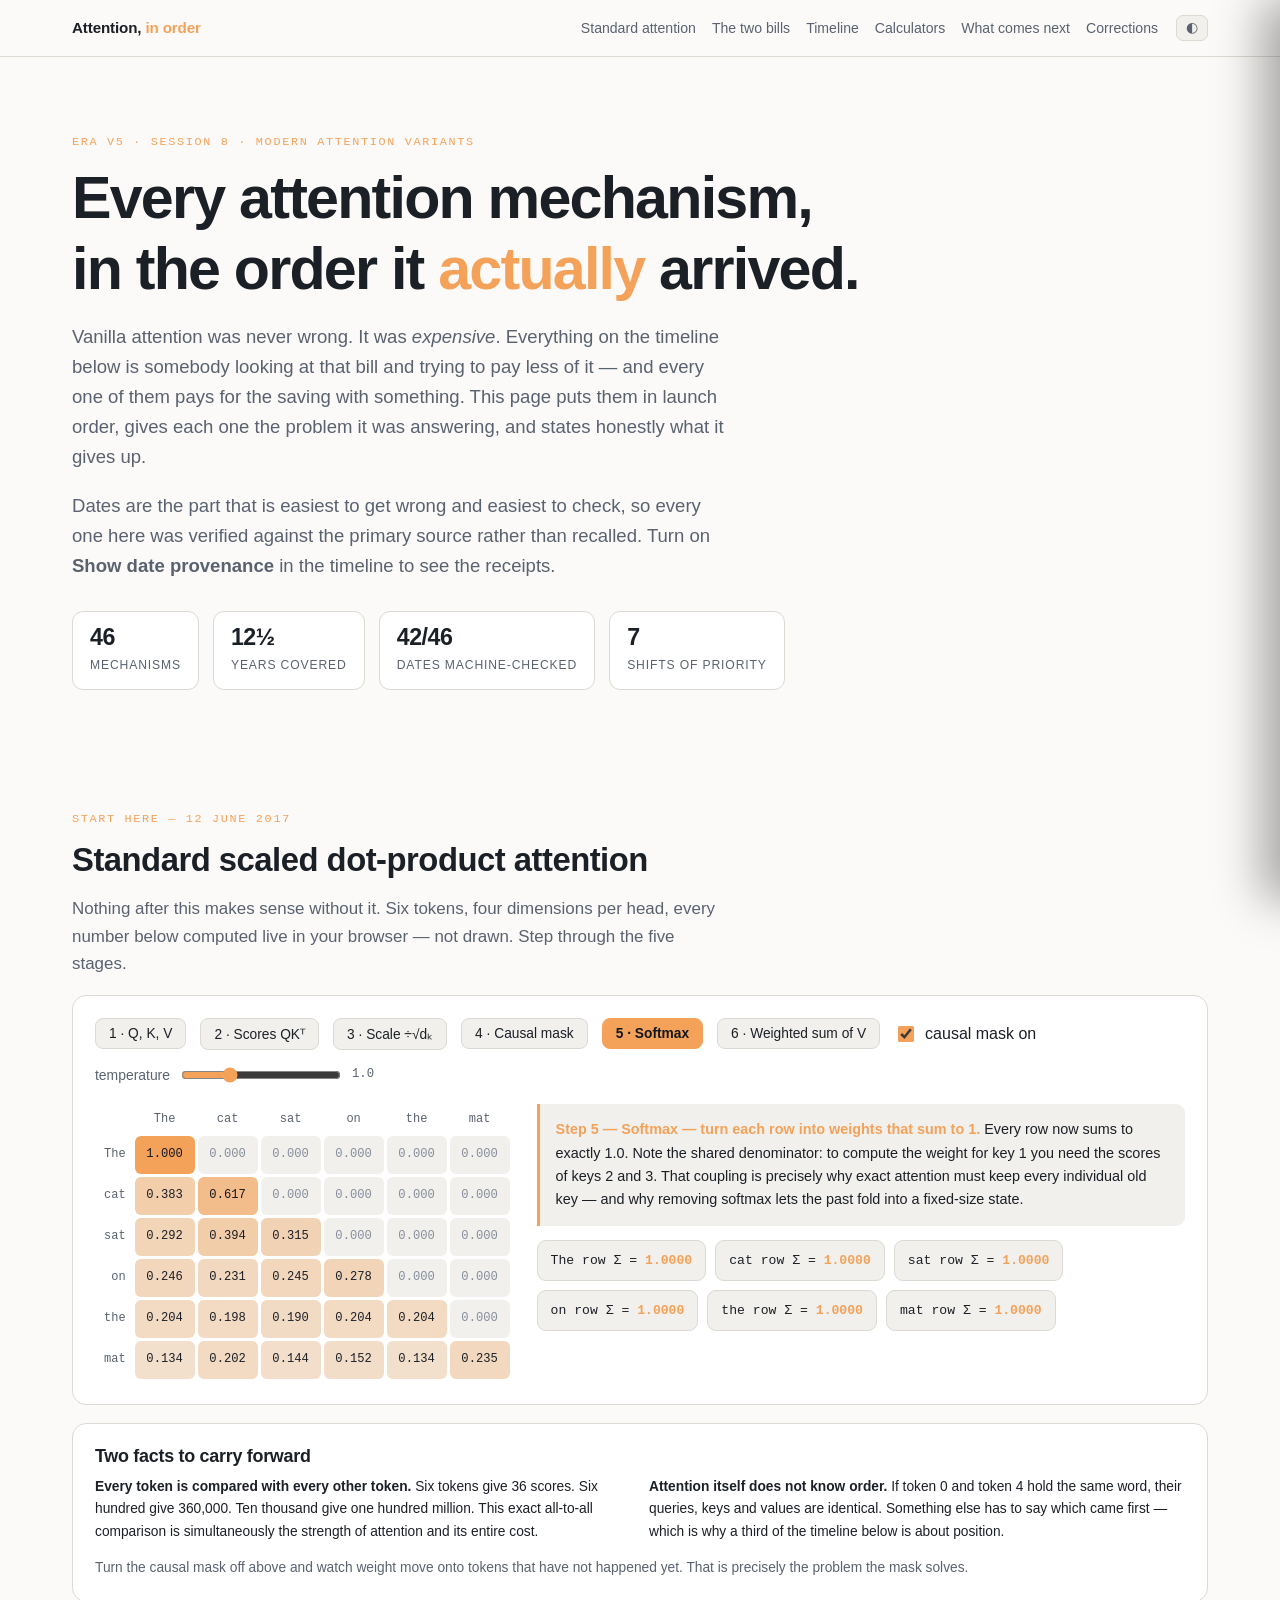
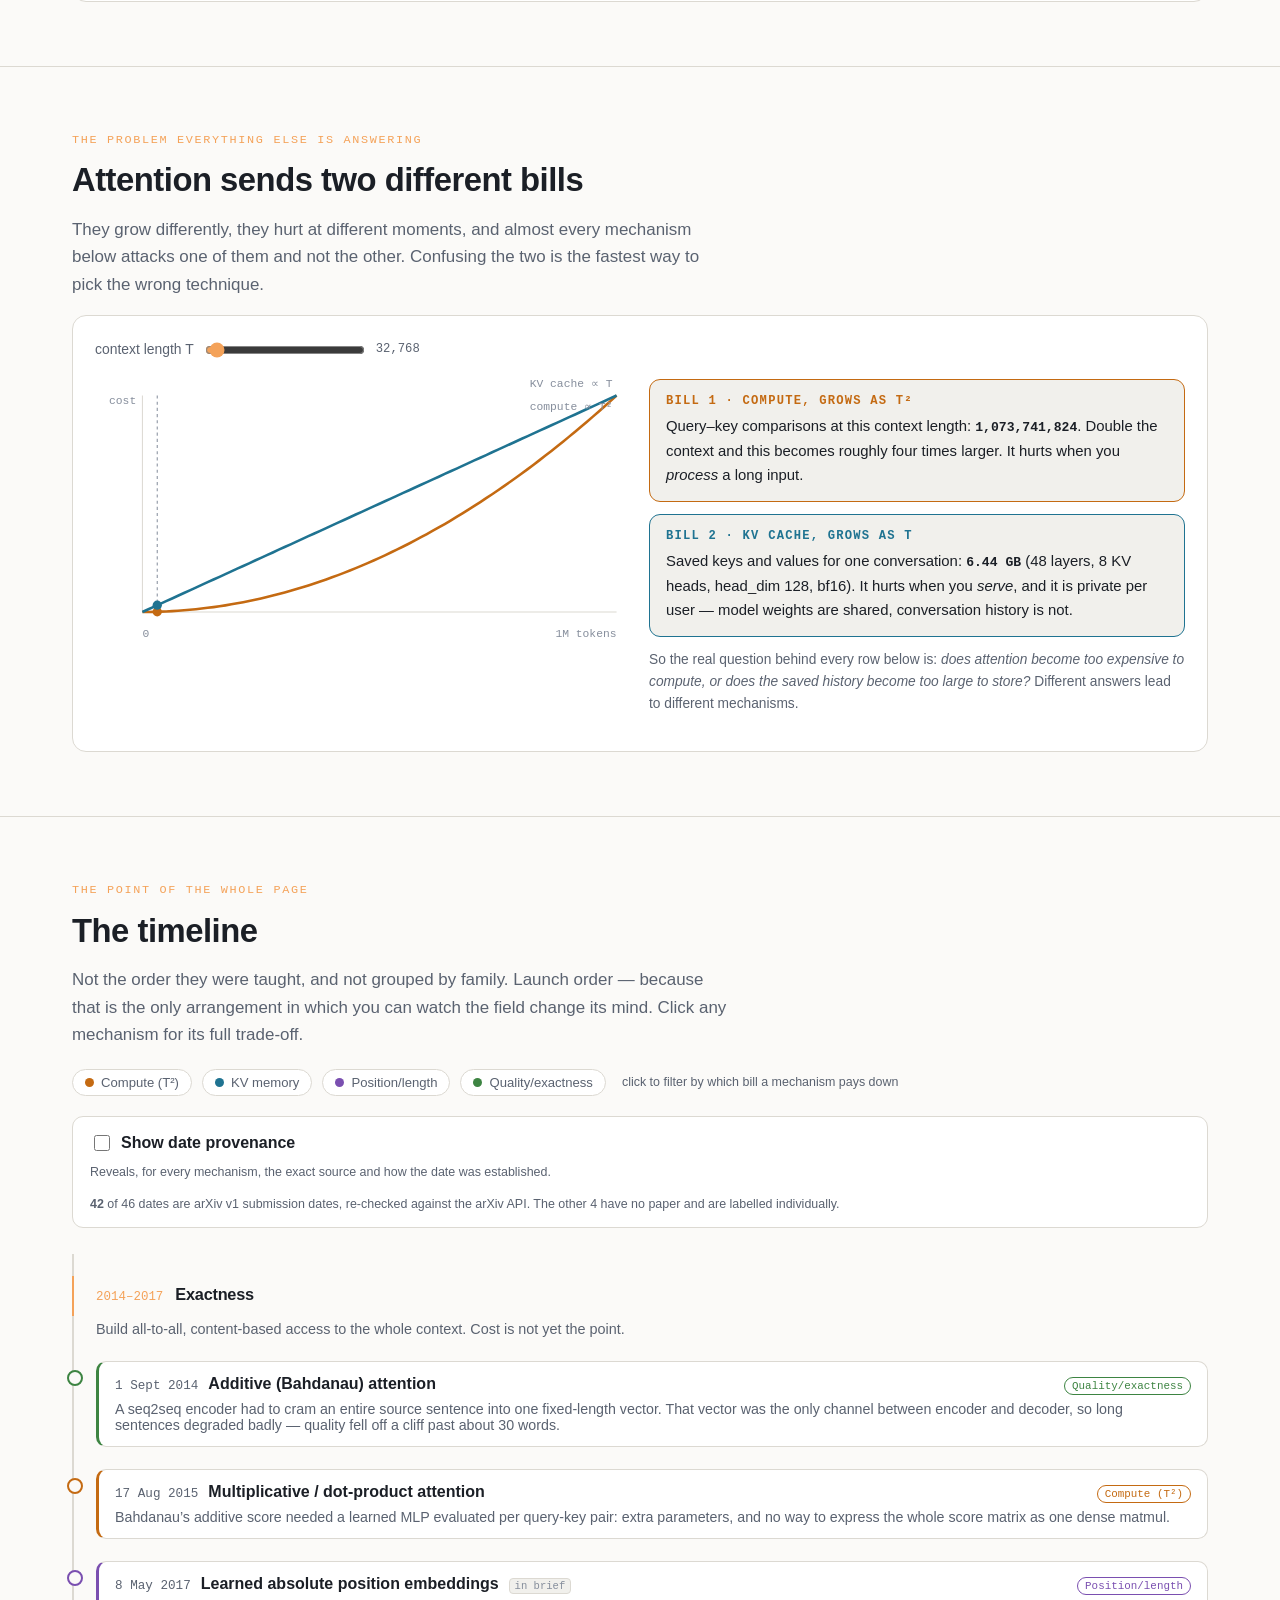
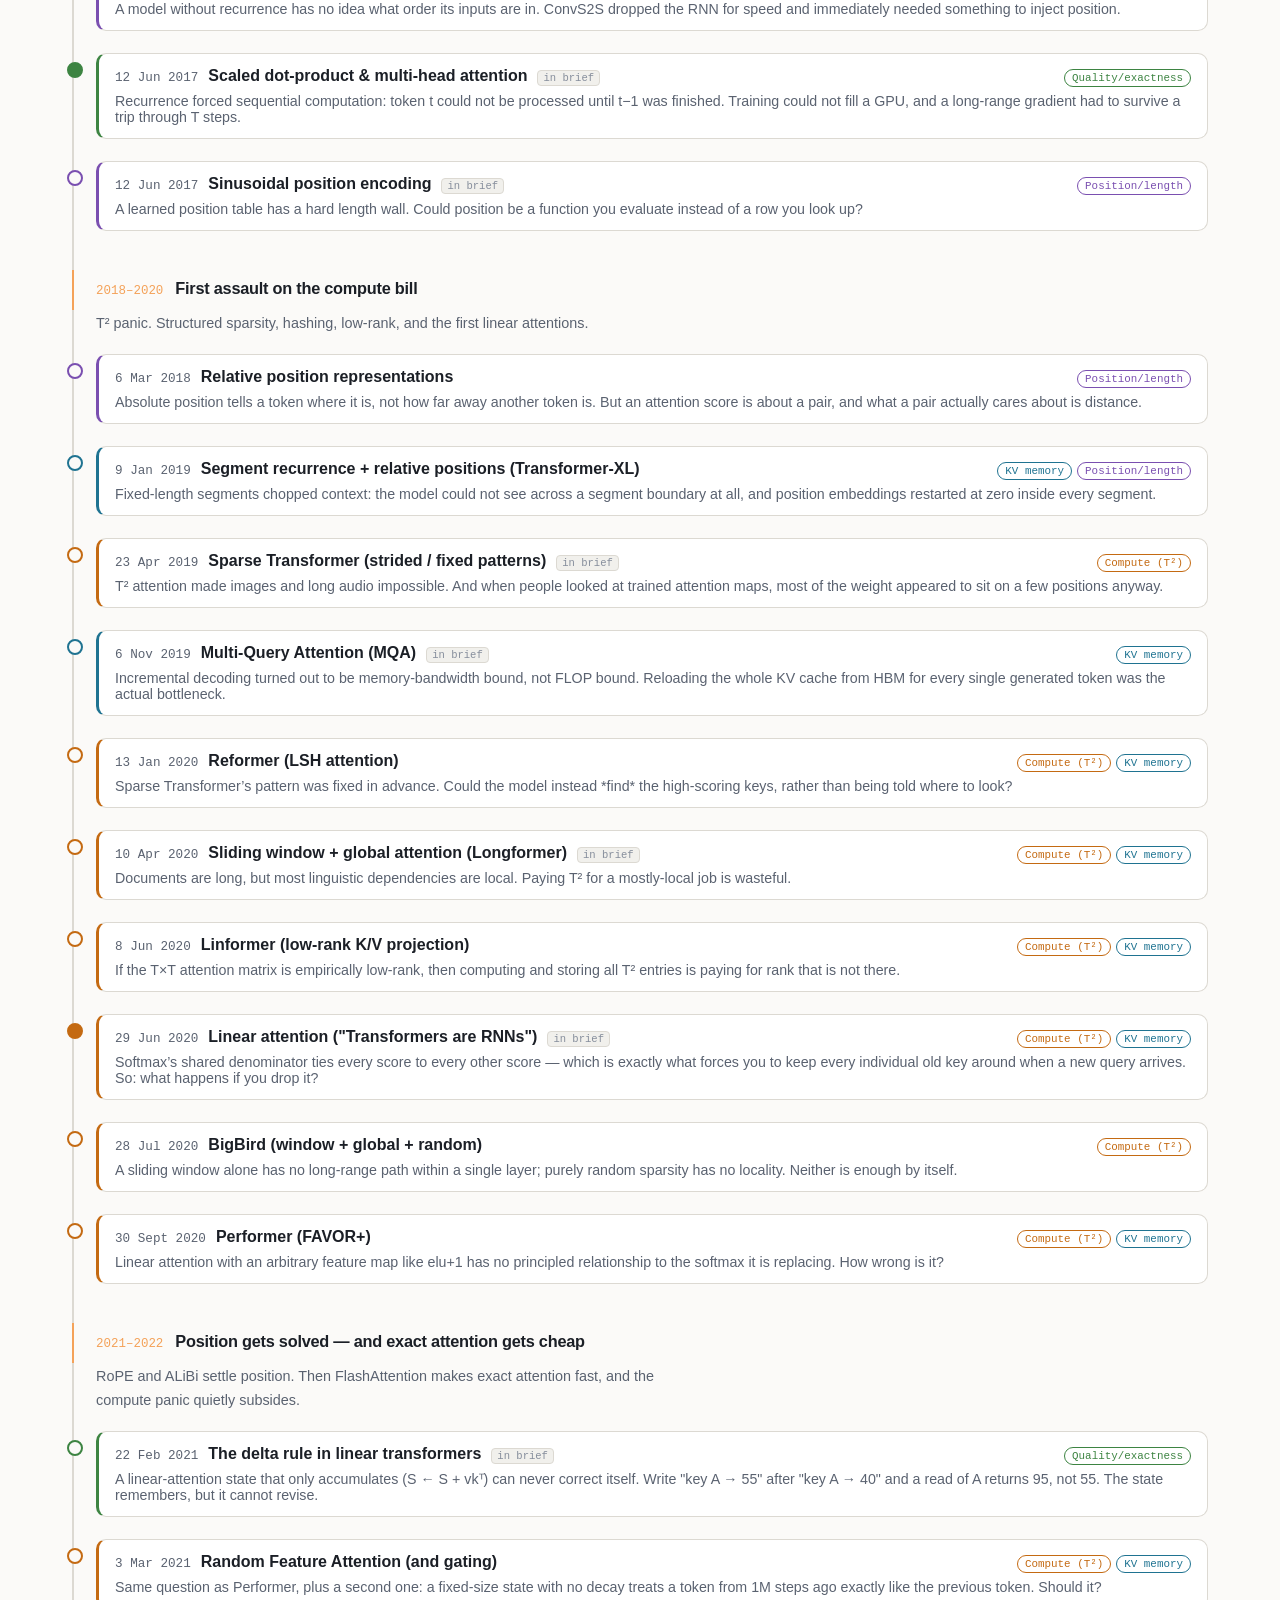
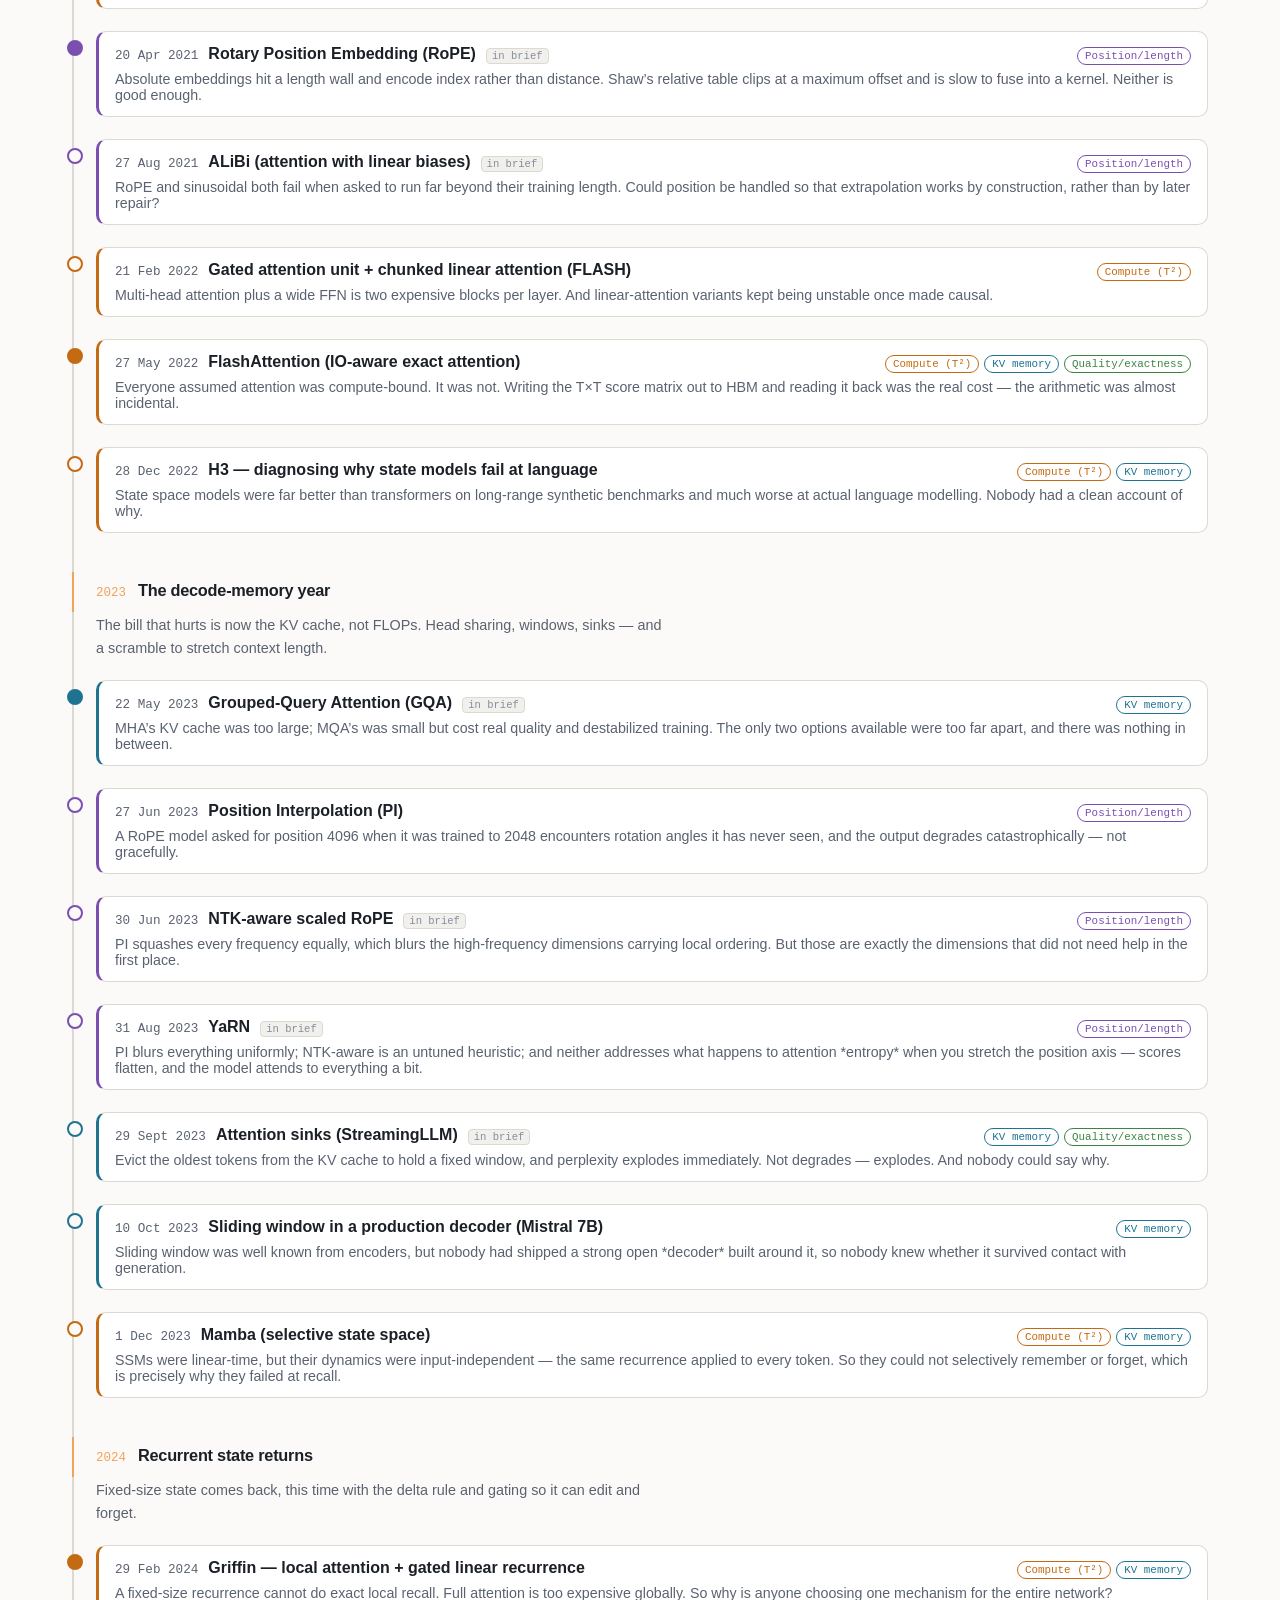
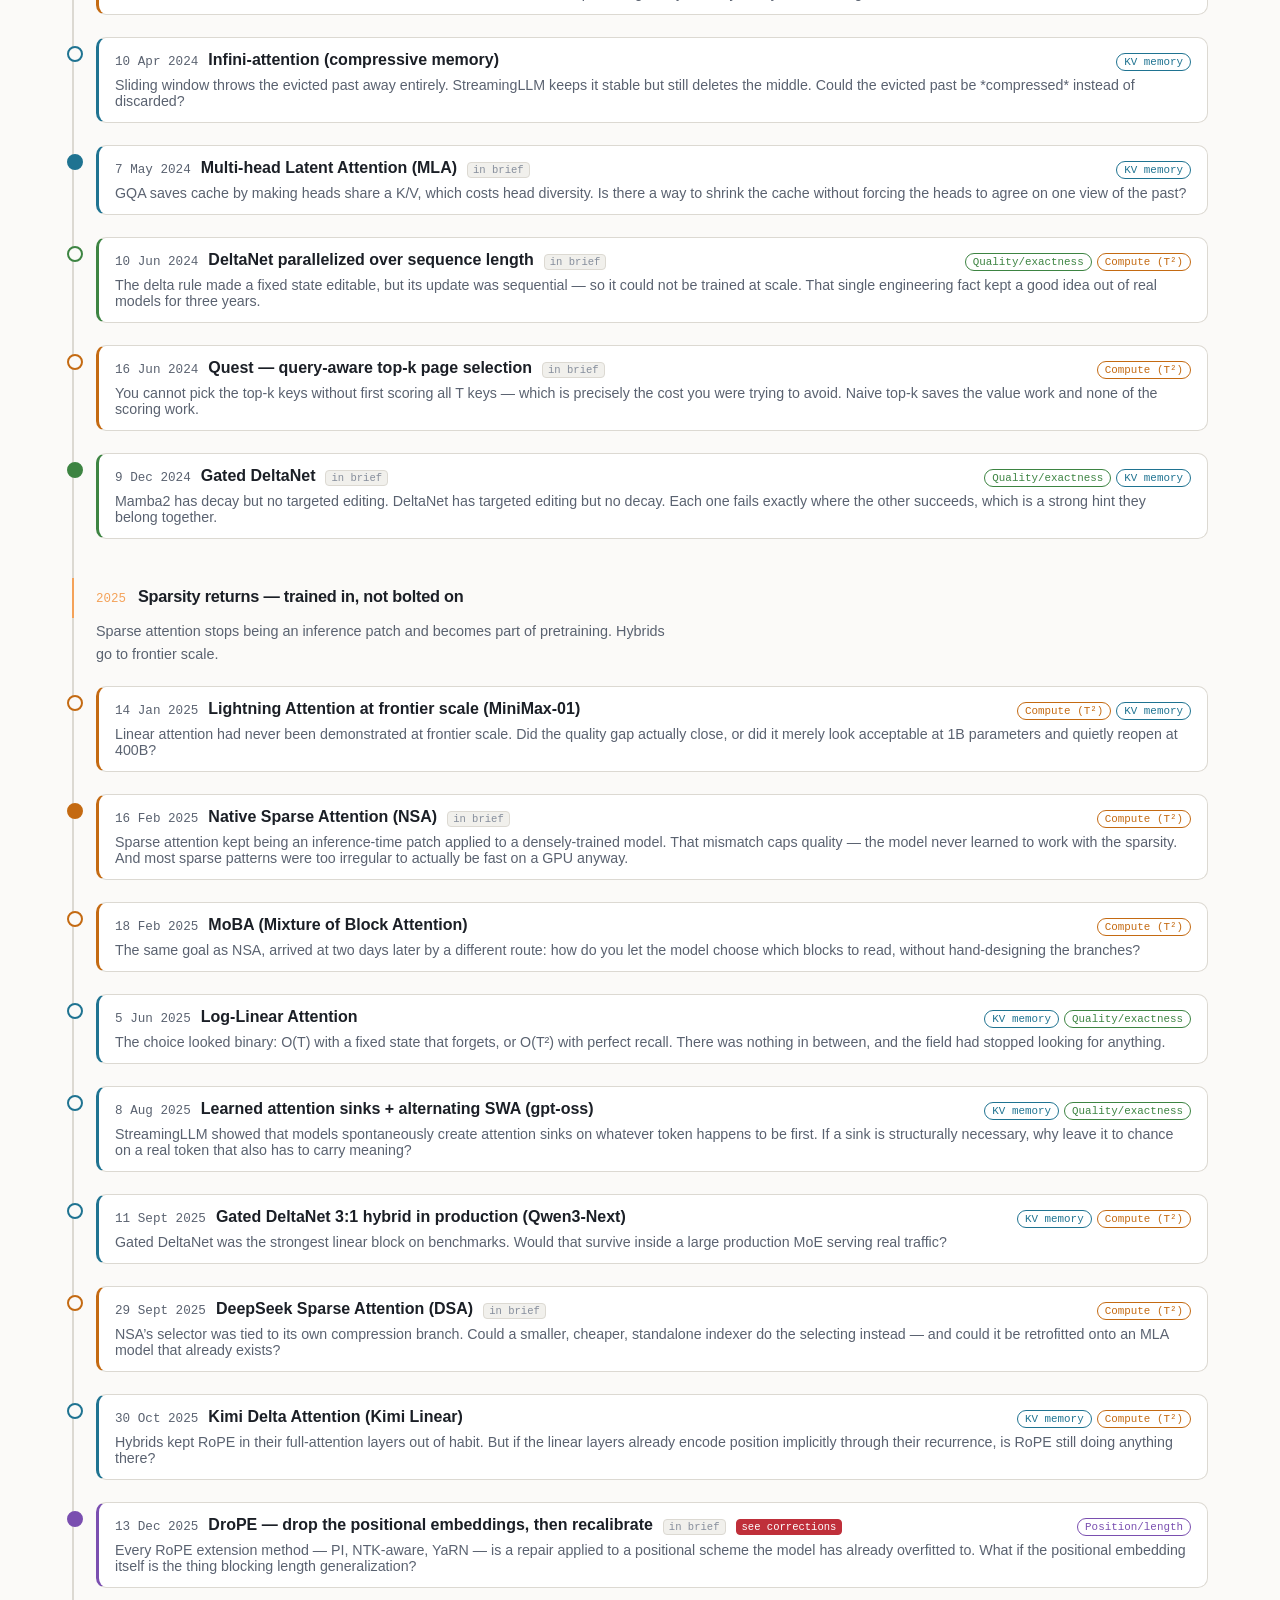
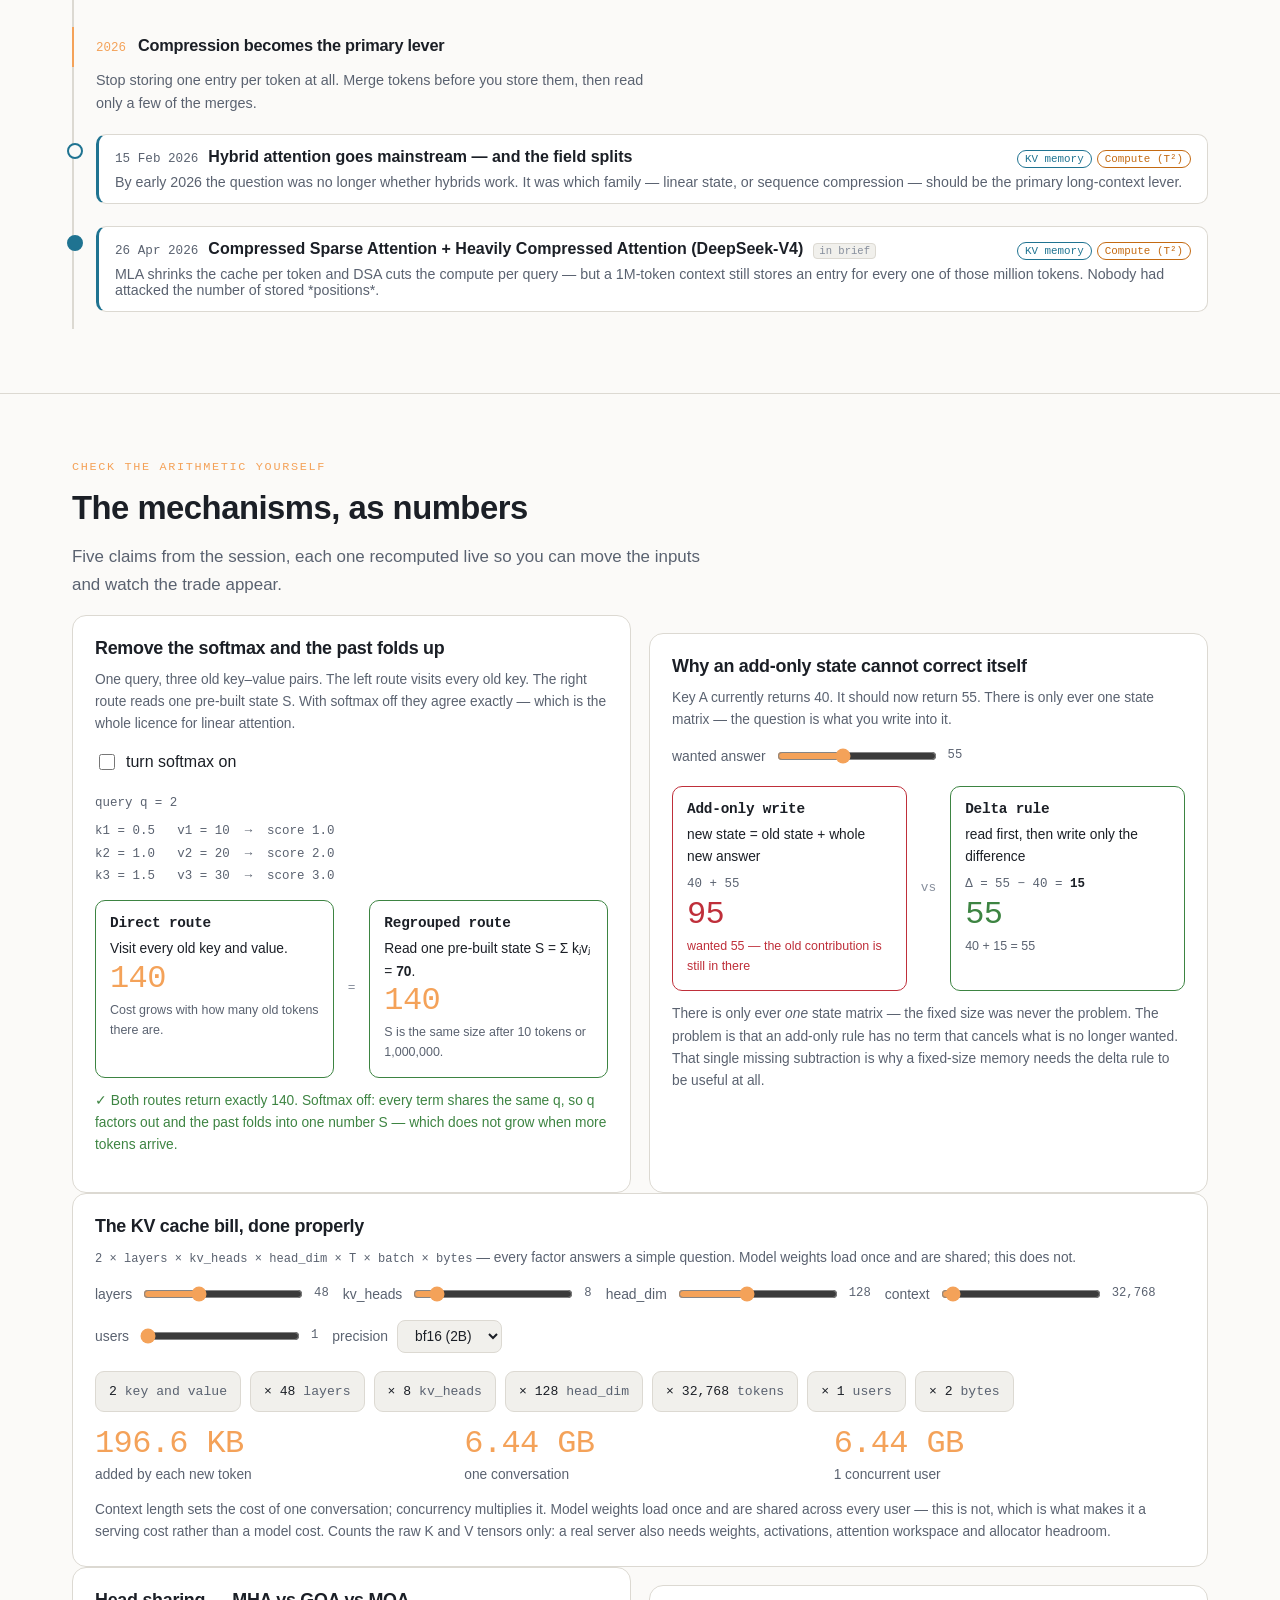
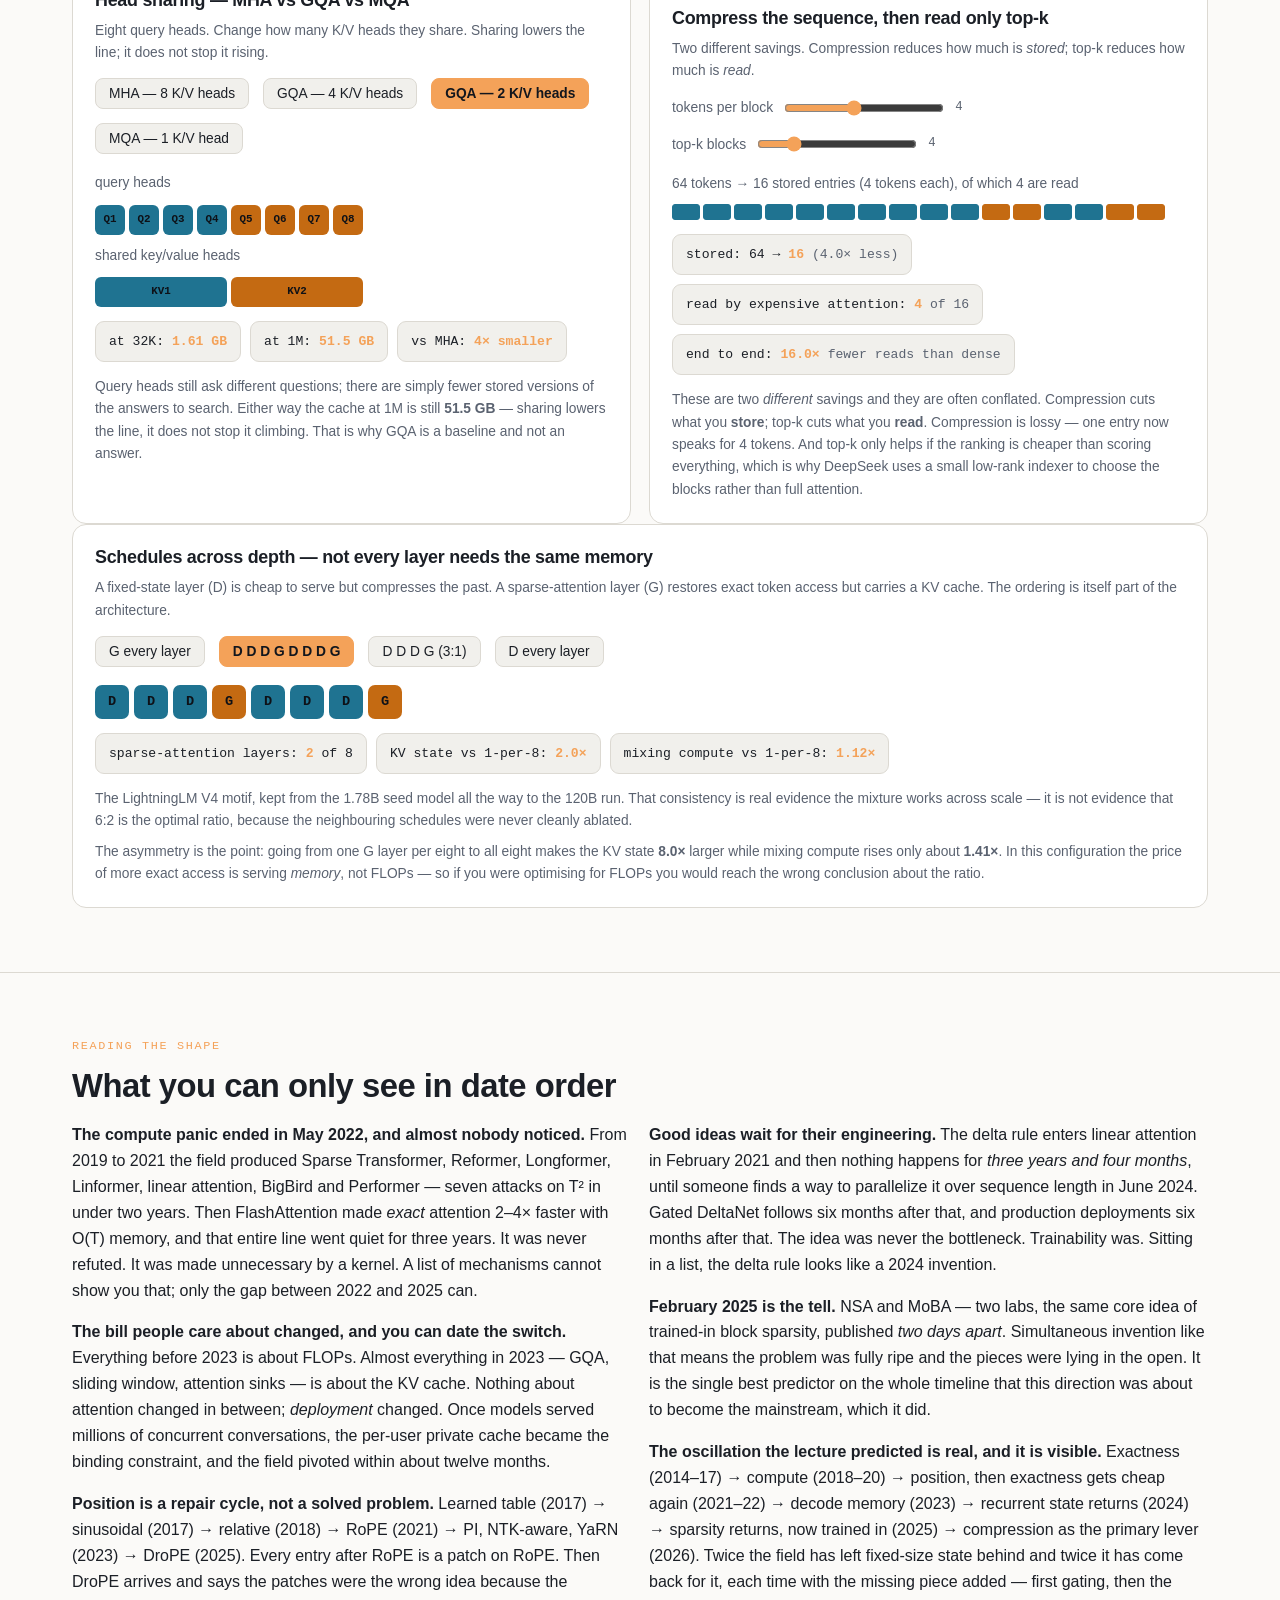
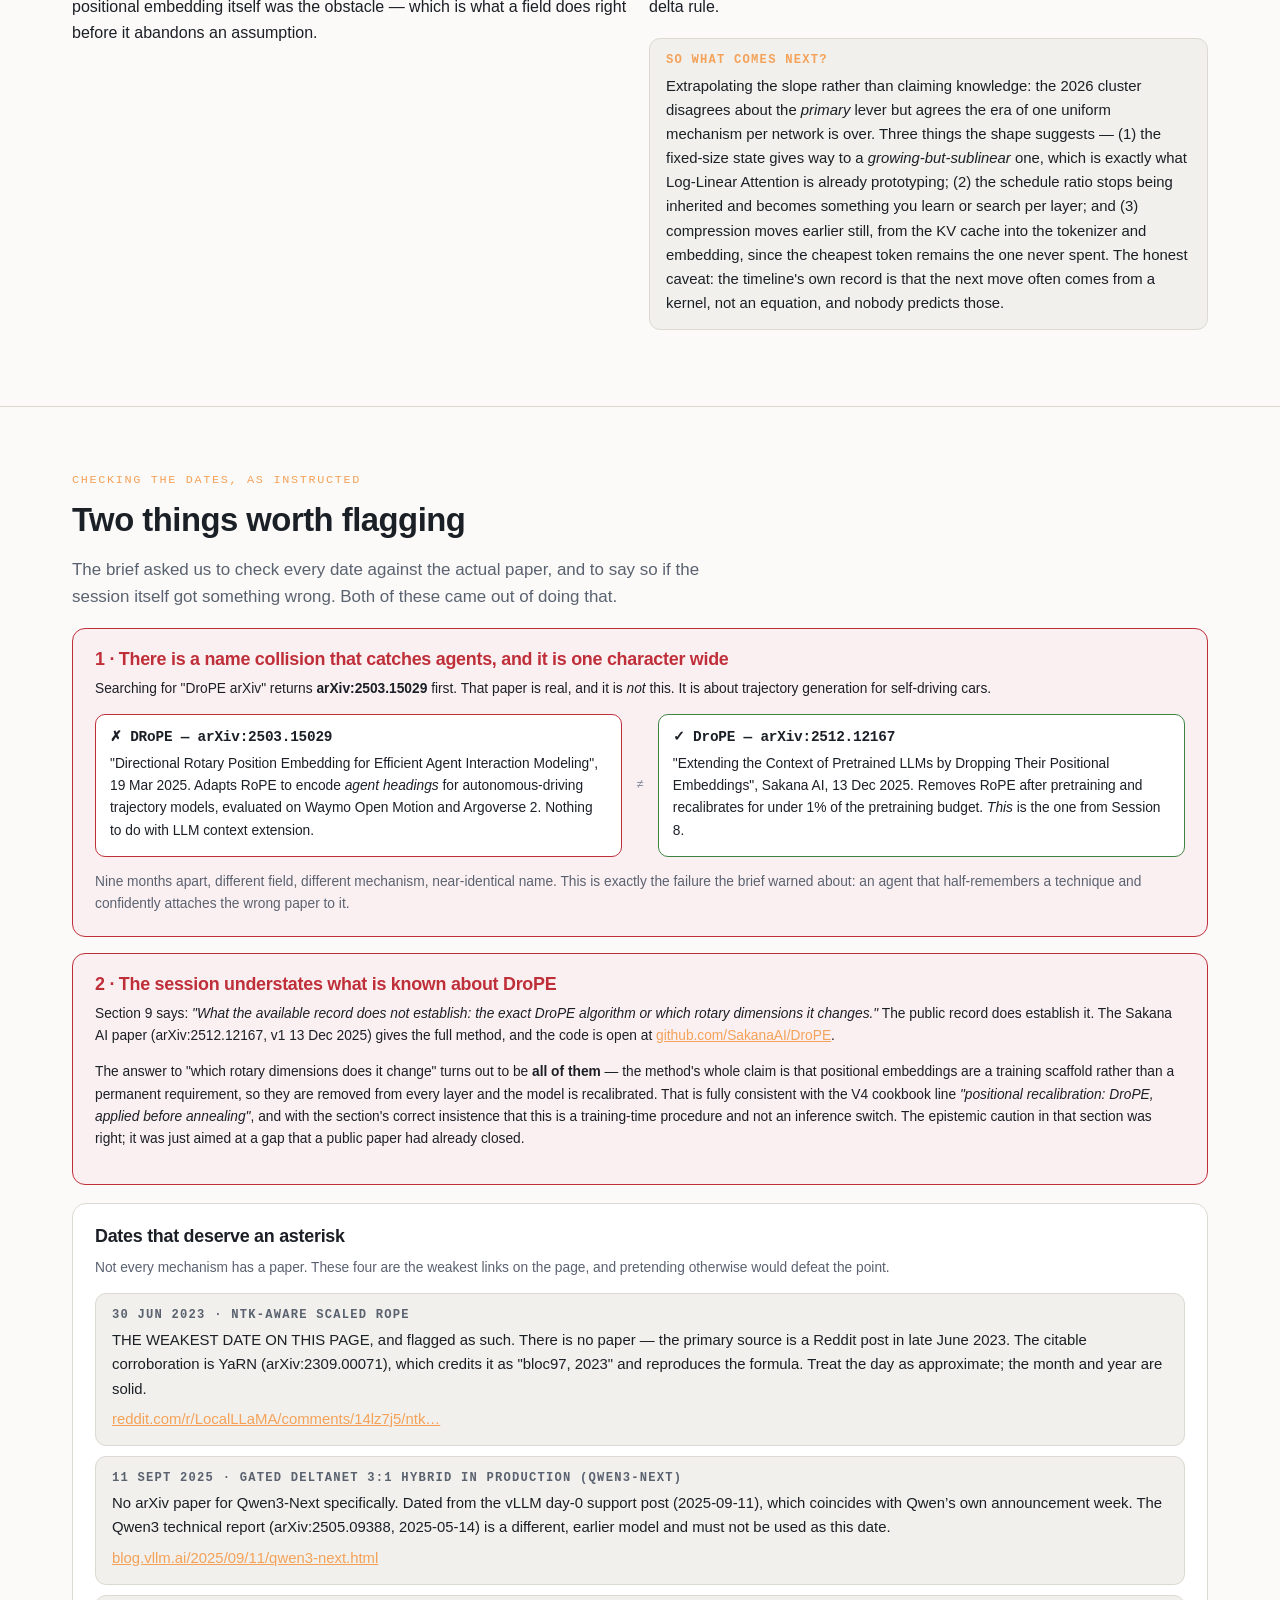
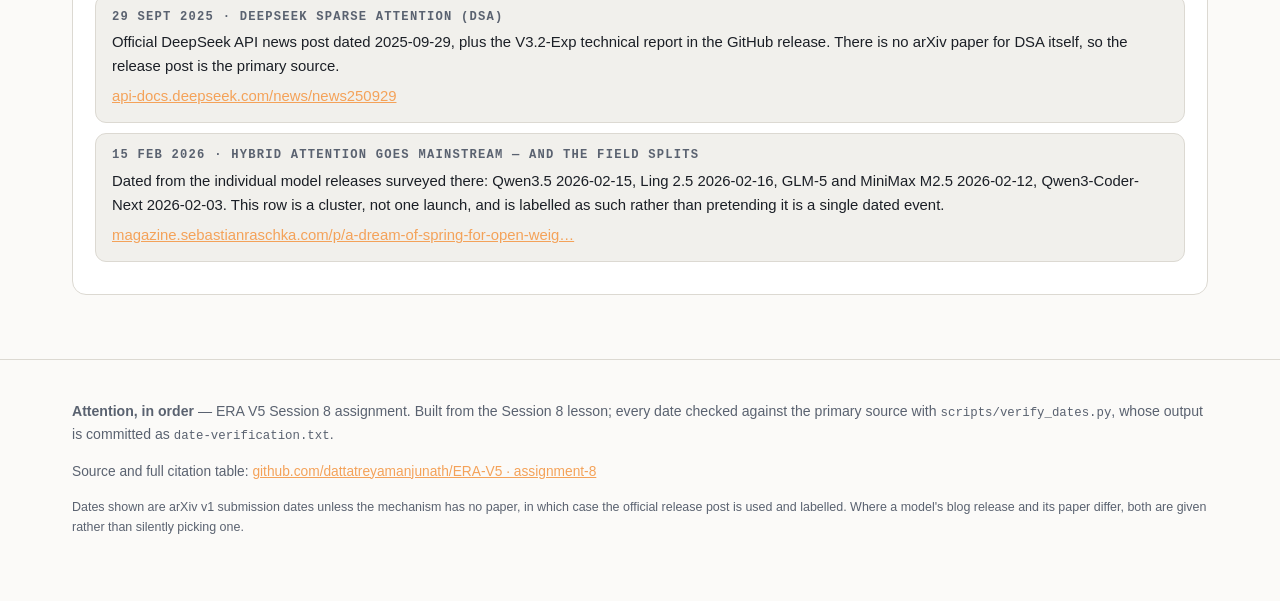
==== assignment-8/index.html @ 08ce97ac "Adding Assignment 8 — Attention, in order A chronological explainer covering 46 attention mechanisms" ====
<!doctype html>
<html lang="en">
<head>
<meta charset="utf-8">
<meta name="viewport" content="width=device-width,initial-scale=1">
<title>Attention, in order — every mechanism by launch date</title>
<meta name="description" content="Every attention mechanism from scaled dot-product to DeepSeek-V4's compressed sparse attention, in chronological order, each one framed as an answer to the problem that existed at that moment. Every date verified against the primary source.">
<meta name="color-scheme" content="dark light">
<link rel="icon" href="data:image/svg+xml,<svg xmlns='http://www.w3.org/2000/svg' viewBox='0 0 100 100'><text y='.9em' font-size='90'>👁️</text></svg>">
<link rel="stylesheet" href="css/style.css">
</head>
<body>

<div class="topbar">
  <div class="wrap">
    <div class="brand">Attention, <span>in order</span></div>
    <nav class="topnav">
      <a href="#standard">Standard attention</a>
      <a href="#bills">The two bills</a>
      <a href="#timeline">Timeline</a>
      <a href="#calculators">Calculators</a>
      <a href="#next">What comes next</a>
      <a href="#corrections">Corrections</a>
    </nav>
    <button class="themebtn" id="themebtn" type="button" title="Toggle theme">◐</button>
  </div>
</div>

<header class="hero">
  <div class="wrap">
    <div class="eyebrow">ERA V5 · Session 8 · Modern attention variants</div>
    <h1>Every attention mechanism,<br>in the order it <em>actually</em> arrived.</h1>
    <p class="lede">
      Vanilla attention was never wrong. It was <em>expensive</em>. Everything on the timeline
      below is somebody looking at that bill and trying to pay less of it — and every one of them
      pays for the saving with something. This page puts them in launch order, gives each one the
      problem it was answering, and states honestly what it gives up.
    </p>
    <p class="lede small">
      Dates are the part that is easiest to get wrong and easiest to check, so every one here was
      verified against the primary source rather than recalled. Turn on
      <b>Show date provenance</b> in the timeline to see the receipts.
    </p>
    <div class="herostats">
      <div class="stat"><b id="stat-count">—</b><span>mechanisms</span></div>
      <div class="stat"><b id="stat-span">—</b><span>years covered</span></div>
      <div class="stat"><b id="stat-verified">—</b><span>dates machine-checked</span></div>
      <div class="stat"><b id="stat-eras">—</b><span>shifts of priority</span></div>
    </div>
  </div>
</header>

<!-- ================= 1. STANDARD ATTENTION ================= -->
<section id="standard">
  <div class="wrap">
    <div class="eyebrow">Start here — 12 June 2017</div>
    <h2>Standard scaled dot-product attention</h2>
    <p class="lede">
      Nothing after this makes sense without it. Six tokens, four dimensions per head, every number
      below computed live in your browser — not drawn. Step through the five stages.
    </p>

    <div class="panel">
      <div class="controls">
        <button class="step" data-stage="0" type="button">1 · Q, K, V</button>
        <button class="step" data-stage="1" type="button">2 · Scores QKᵀ</button>
        <button class="step" data-stage="2" type="button">3 · Scale ÷√dₖ</button>
        <button class="step" data-stage="3" type="button">4 · Causal mask</button>
        <button class="step" data-stage="4" type="button">5 · Softmax</button>
        <button class="step" data-stage="5" type="button">6 · Weighted sum of V</button>
        <label class="switch"><input type="checkbox" id="causal" checked> causal mask on</label>
        <span class="ctl">temperature
          <input type="range" id="temp" min="0.2" max="3" step="0.1" value="1">
          <span class="mono" id="tempval">1.0</span>
        </span>
      </div>

      <div class="attn-stage">
        <div class="scroll-x"><div id="attn-matrix"></div></div>
        <div>
          <div class="stagenote" id="attn-note"></div>
          <div id="attn-detail" style="margin-top:14px"></div>
        </div>
      </div>
    </div>

    <div class="panel">
      <h3>Two facts to carry forward</h3>
      <div class="grid2">
        <div>
          <p class="small"><b>Every token is compared with every other token.</b> Six tokens give 36 scores.
          Six hundred give 360,000. Ten thousand give one hundred million. This exact all-to-all comparison
          is simultaneously the strength of attention and its entire cost.</p>
        </div>
        <div>
          <p class="small"><b>Attention itself does not know order.</b> If token 0 and token 4 hold the same
          word, their queries, keys and values are identical. Something else has to say which came first —
          which is why a third of the timeline below is about position.</p>
        </div>
      </div>
      <p class="small muted" style="margin:0">
        Turn the causal mask off above and watch weight move onto tokens that have not happened yet.
        That is precisely the problem the mask solves.
      </p>
    </div>
  </div>
</section>

<!-- ================= 2. THE TWO BILLS ================= -->
<section id="bills">
  <div class="wrap">
    <div class="eyebrow">The problem everything else is answering</div>
    <h2>Attention sends two different bills</h2>
    <p class="lede">
      They grow differently, they hurt at different moments, and almost every mechanism below attacks
      one of them and not the other. Confusing the two is the fastest way to pick the wrong technique.
    </p>

    <div class="panel">
      <div class="controls">
        <span class="ctl">context length T
          <input type="range" id="bills-t" min="1024" max="1048576" step="1024" value="32768">
          <span class="mono" id="bills-tval">32,768</span>
        </span>
      </div>
      <div class="grid2">
        <div class="chartbox"><svg class="chart" id="bills-chart" viewBox="0 0 520 260" role="img"
            aria-label="Compute grows quadratically with context length while KV cache grows linearly"></svg></div>
        <div>
          <div class="tradebox" style="border-color:var(--compute)">
            <h4 style="color:var(--compute)">Bill 1 · Compute, grows as T²</h4>
            <p class="small">Query–key comparisons at this context length:
              <b class="mono" id="bills-pairs">—</b>.
              Double the context and this becomes roughly four times larger. It hurts when you
              <em>process</em> a long input.</p>
          </div>
          <div class="tradebox" style="border-color:var(--memory)">
            <h4 style="color:var(--memory)">Bill 2 · KV cache, grows as T</h4>
            <p class="small">Saved keys and values for one conversation:
              <b class="mono" id="bills-cache">—</b>
              (48 layers, 8 KV heads, head_dim 128, bf16). It hurts when you <em>serve</em>, and it is
              private per user — model weights are shared, conversation history is not.</p>
          </div>
          <p class="small muted">
            So the real question behind every row below is: <em>does attention become too expensive to
            compute, or does the saved history become too large to store?</em> Different answers lead to
            different mechanisms.
          </p>
        </div>
      </div>
    </div>
  </div>
</section>

<!-- ================= 3. THE TIMELINE ================= -->
<section id="timeline">
  <div class="wrap">
    <div class="eyebrow">The point of the whole page</div>
    <h2>The timeline</h2>
    <p class="lede">
      Not the order they were taught, and not grouped by family. Launch order — because that is the
      only arrangement in which you can watch the field change its mind. Click any mechanism for its
      full trade-off.
    </p>

    <div class="tl-legend" id="tl-legend"></div>

    <div class="verifybar">
      <div>
        <label class="switch"><input type="checkbox" id="verify-toggle"> <b>Show date provenance</b></label>
        <div class="tiny muted" style="margin-top:3px">
          Reveals, for every mechanism, the exact source and how the date was established.
        </div>
      </div>
      <div class="tiny muted" id="verify-summary"></div>
    </div>

    <div class="timeline" id="timeline-root"></div>
  </div>
</section>

<!-- ================= 4. CALCULATORS ================= -->
<section id="calculators">
  <div class="wrap">
    <div class="eyebrow">Check the arithmetic yourself</div>
    <h2>The mechanisms, as numbers</h2>
    <p class="lede">
      Five claims from the session, each one recomputed live so you can move the inputs and watch
      the trade appear.
    </p>

    <div class="grid2">
      <div class="panel">
        <h3>Remove the softmax and the past folds up</h3>
        <p class="small muted">One query, three old key–value pairs. The left route visits every old key.
        The right route reads one pre-built state S. With softmax off they agree exactly — which is the
        whole licence for linear attention.</p>
        <div class="controls">
          <label class="switch"><input type="checkbox" id="sm-toggle"> turn softmax on</label>
        </div>
        <div id="softmax-demo"></div>
      </div>

      <div class="panel">
        <h3>Why an add-only state cannot correct itself</h3>
        <p class="small muted">Key A currently returns 40. It should now return 55. There is only ever
        one state matrix — the question is what you write into it.</p>
        <div class="controls">
          <span class="ctl">wanted answer
            <input type="range" id="delta-want" min="10" max="120" step="5" value="55">
            <span class="mono" id="delta-wantval">55</span>
          </span>
        </div>
        <div id="delta-demo"></div>
      </div>
    </div>

    <div class="panel">
      <h3>The KV cache bill, done properly</h3>
      <p class="small muted">
        <code>2 × layers × kv_heads × head_dim × T × batch × bytes</code> — every factor answers a simple
        question. Model weights load once and are shared; this does not.
      </p>
      <div class="controls">
        <span class="ctl">layers <input type="range" id="kv-layers" min="8" max="128" step="4" value="48"><span class="mono" id="kv-layersv">48</span></span>
        <span class="ctl">kv_heads <input type="range" id="kv-heads" min="1" max="64" step="1" value="8"><span class="mono" id="kv-headsv">8</span></span>
        <span class="ctl">head_dim <input type="range" id="kv-dim" min="32" max="256" step="16" value="128"><span class="mono" id="kv-dimv">128</span></span>
        <span class="ctl">context <input type="range" id="kv-t" min="1024" max="1048576" step="1024" value="32768"><span class="mono" id="kv-tv">32,768</span></span>
        <span class="ctl">users <input type="range" id="kv-batch" min="1" max="64" step="1" value="1"><span class="mono" id="kv-batchv">1</span></span>
        <span class="ctl">precision
          <select id="kv-bytes" class="chipbtn"><option value="2" selected>bf16 (2B)</option><option value="1">fp8 (1B)</option><option value="4">fp32 (4B)</option></select>
        </span>
      </div>
      <div id="kv-demo"></div>
    </div>

    <div class="grid2">
      <div class="panel">
        <h3>Head sharing — MHA vs GQA vs MQA</h3>
        <p class="small muted">Eight query heads. Change how many K/V heads they share.
        Sharing lowers the line; it does not stop it rising.</p>
        <div class="controls" id="gqa-controls"></div>
        <div id="gqa-demo"></div>
      </div>

      <div class="panel">
        <h3>Compress the sequence, then read only top-k</h3>
        <p class="small muted">Two different savings. Compression reduces how much is
        <em>stored</em>; top-k reduces how much is <em>read</em>.</p>
        <div class="controls">
          <span class="ctl">tokens per block <input type="range" id="cmp-m" min="1" max="8" step="1" value="4"><span class="mono" id="cmp-mv">4</span></span>
          <span class="ctl">top-k blocks <input type="range" id="cmp-k" min="1" max="16" step="1" value="4"><span class="mono" id="cmp-kv">4</span></span>
        </div>
        <div id="compress-demo"></div>
      </div>
    </div>

    <div class="panel">
      <h3>Schedules across depth — not every layer needs the same memory</h3>
      <p class="small muted">
        A fixed-state layer (D) is cheap to serve but compresses the past. A sparse-attention layer (G)
        restores exact token access but carries a KV cache. The ordering is itself part of the architecture.
      </p>
      <div class="controls" id="sched-controls"></div>
      <div id="sched-demo"></div>
    </div>
  </div>
</section>

<!-- ================= 5. WHAT THE TIMELINE SHOWS ================= -->
<section id="next">
  <div class="wrap">
    <div class="eyebrow">Reading the shape</div>
    <h2>What you can only see in date order</h2>
    <div class="grid2">
      <div>
        <p><b>The compute panic ended in May 2022, and almost nobody noticed.</b> From 2019 to 2021 the
        field produced Sparse Transformer, Reformer, Longformer, Linformer, linear attention, BigBird and
        Performer — seven attacks on T² in under two years. Then FlashAttention made <em>exact</em>
        attention 2–4× faster with O(T) memory, and that entire line went quiet for three years. It was
        never refuted. It was made unnecessary by a kernel. A list of mechanisms cannot show you that;
        only the gap between 2022 and 2025 can.</p>

        <p><b>The bill people care about changed, and you can date the switch.</b> Everything before 2023
        is about FLOPs. Almost everything in 2023 — GQA, sliding window, attention sinks — is about the
        KV cache. Nothing about attention changed in between; <em>deployment</em> changed. Once models
        served millions of concurrent conversations, the per-user private cache became the binding
        constraint, and the field pivoted within about twelve months.</p>

        <p><b>Position is a repair cycle, not a solved problem.</b> Learned table (2017) → sinusoidal
        (2017) → relative (2018) → RoPE (2021) → PI, NTK-aware, YaRN (2023) → DroPE (2025). Every entry
        after RoPE is a patch on RoPE. Then DroPE arrives and says the patches were the wrong idea because
        the positional embedding itself was the obstacle — which is what a field does right before it
        abandons an assumption.</p>
      </div>
      <div>
        <p><b>Good ideas wait for their engineering.</b> The delta rule enters linear attention in
        February 2021 and then nothing happens for <em>three years and four months</em>, until someone
        finds a way to parallelize it over sequence length in June 2024. Gated DeltaNet follows six months
        after that, and production deployments six months after that. The idea was never the bottleneck.
        Trainability was. Sitting in a list, the delta rule looks like a 2024 invention.</p>

        <p><b>February 2025 is the tell.</b> NSA and MoBA — two labs, the same core idea of trained-in
        block sparsity, published <em>two days apart</em>. Simultaneous invention like that means the
        problem was fully ripe and the pieces were lying in the open. It is the single best predictor on
        the whole timeline that this direction was about to become the mainstream, which it did.</p>

        <p><b>The oscillation the lecture predicted is real, and it is visible.</b> Exactness (2014–17)
        → compute (2018–20) → position, then exactness gets cheap again (2021–22) → decode memory (2023)
        → recurrent state returns (2024) → sparsity returns, now trained in (2025) → compression as the
        primary lever (2026). Twice the field has left fixed-size state behind and twice it has come back
        for it, each time with the missing piece added — first gating, then the delta rule.</p>

        <div class="tradebox pick" style="margin-top:18px">
          <h4>So what comes next?</h4>
          <p class="small">Extrapolating the slope rather than claiming knowledge: the 2026 cluster
          disagrees about the <em>primary</em> lever but agrees the era of one uniform mechanism per
          network is over. Three things the shape suggests — (1) the fixed-size state gives way to a
          <em>growing-but-sublinear</em> one, which is exactly what Log-Linear Attention is already
          prototyping; (2) the schedule ratio stops being inherited and becomes something you learn or
          search per layer; and (3) compression moves earlier still, from the KV cache into the
          tokenizer and embedding, since the cheapest token remains the one never spent. The honest
          caveat: the timeline's own record is that the next move often comes from a kernel, not an
          equation, and nobody predicts those.</p>
        </div>
      </div>
    </div>
  </div>
</section>

<!-- ================= 6. CORRECTIONS ================= -->
<section id="corrections">
  <div class="wrap">
    <div class="eyebrow">Checking the dates, as instructed</div>
    <h2>Two things worth flagging</h2>
    <p class="lede">
      The brief asked us to check every date against the actual paper, and to say so if the session
      itself got something wrong. Both of these came out of doing that.
    </p>

    <div class="callout">
      <h3>1 · There is a name collision that catches agents, and it is one character wide</h3>
      <p class="small">Searching for "DroPE arXiv" returns <b>arXiv:2503.15029</b> first. That paper is
      real, and it is <em>not</em> this. It is about trajectory generation for self-driving cars.</p>
      <div class="vs">
        <div class="side left">
          <h4>✗ DRoPE — arXiv:2503.15029</h4>
          <p class="small" style="margin:0">"Directional Rotary Position Embedding for Efficient Agent
          Interaction Modeling", 19 Mar 2025. Adapts RoPE to encode <em>agent headings</em> for
          autonomous-driving trajectory models, evaluated on Waymo Open Motion and Argoverse 2.
          Nothing to do with LLM context extension.</p>
        </div>
        <div class="mid">≠</div>
        <div class="side right">
          <h4>✓ DroPE — arXiv:2512.12167</h4>
          <p class="small" style="margin:0">"Extending the Context of Pretrained LLMs by Dropping Their
          Positional Embeddings", Sakana AI, 13 Dec 2025. Removes RoPE after pretraining and
          recalibrates for under 1% of the pretraining budget. <em>This</em> is the one from Session 8.</p>
        </div>
      </div>
      <p class="small muted" style="margin:14px 0 0">
        Nine months apart, different field, different mechanism, near-identical name. This is exactly the
        failure the brief warned about: an agent that half-remembers a technique and confidently attaches
        the wrong paper to it.
      </p>
    </div>

    <div class="callout">
      <h3>2 · The session understates what is known about DroPE</h3>
      <p class="small">
        Section 9 says: <em>"What the available record does not establish: the exact DroPE algorithm or
        which rotary dimensions it changes."</em> The public record does establish it. The Sakana AI paper
        (arXiv:2512.12167, v1 13 Dec 2025) gives the full method, and the code is open at
        <a href="https://github.com/SakanaAI/DroPE">github.com/SakanaAI/DroPE</a>.
      </p>
      <p class="small">
        The answer to "which rotary dimensions does it change" turns out to be <b>all of them</b> — the
        method's whole claim is that positional embeddings are a training scaffold rather than a permanent
        requirement, so they are removed from every layer and the model is recalibrated. That is fully
        consistent with the V4 cookbook line <em>"positional recalibration: DroPE, applied before
        annealing"</em>, and with the section's correct insistence that this is a training-time procedure
        and not an inference switch. The epistemic caution in that section was right; it was just aimed at
        a gap that a public paper had already closed.
      </p>
    </div>

    <div class="panel" style="margin-top:18px">
      <h3>Dates that deserve an asterisk</h3>
      <p class="small muted">Not every mechanism has a paper. These four are the weakest links on the page,
      and pretending otherwise would defeat the point.</p>
      <div id="weak-dates"></div>
    </div>
  </div>
</section>

<div class="scrim" id="scrim"></div>
<aside class="drawer" id="drawer" aria-hidden="true" tabindex="-1">
  <button class="drawer-close" id="drawer-close" type="button" aria-label="Close">✕</button>
  <div id="drawer-body"></div>
</aside>

<footer>
  <div class="wrap">
    <p>
      <b>Attention, in order</b> — ERA V5 Session 8 assignment.
      Built from the Session 8 lesson; every date checked against the primary source with
      <code>scripts/verify_dates.py</code>, whose output is committed as
      <code>date-verification.txt</code>.
    </p>
    <p class="small">
      Source and full citation table:
      <a href="https://github.com/dattatreyamanjunath/ERA-V5/tree/main/assignment-8">github.com/dattatreyamanjunath/ERA-V5 · assignment-8</a>
    </p>
    <p class="tiny muted">
      Dates shown are arXiv v1 submission dates unless the mechanism has no paper, in which case the
      official release post is used and labelled. Where a model's blog release and its paper differ,
      both are given rather than silently picking one.
    </p>
  </div>
</footer>

<script src="js/mechanisms.js"></script>
<script src="js/attention.js"></script>
<script src="js/widgets.js"></script>
<script src="js/timeline.js"></script>
</body>
</html>
---- assignment-8/css/style.css ----
/* Attention, in order — ERA V5 Session 8 */

:root{
  --bg:#0e1117; --bg-2:#151a23; --bg-3:#1c222d; --line:#2a3240;
  --ink:#e6eaf0; --ink-2:#9aa6b8; --ink-3:#6b7788;
  --accent:#f4a259;
  --compute:#f4a259; --memory:#5fb0c9; --position:#b18ad6; --quality:#7cc47f;
  --warn:#e5646d; --ok:#7cc47f;
  --mono:ui-monospace,SFMono-Regular,"SF Mono",Menlo,Consolas,monospace;
  --sans:-apple-system,BlinkMacSystemFont,"Segoe UI",Inter,Roboto,Helvetica,Arial,sans-serif;
  --maxw:1180px;
}
@media (prefers-color-scheme:light){
  :root:not([data-theme="dark"]){
    --bg:#fbfaf8; --bg-2:#ffffff; --bg-3:#f1f0ec; --line:#dcd9d2;
    --ink:#1b1f26; --ink-2:#5a6270; --ink-3:#868e9c;
    --compute:#c46a12; --memory:#1f7391; --position:#7a4fb0; --quality:#3d8442;
    --warn:#bf2f3a; --ok:#3d8442;
  }
}
:root[data-theme="light"]{
  --bg:#fbfaf8; --bg-2:#ffffff; --bg-3:#f1f0ec; --line:#dcd9d2;
  --ink:#1b1f26; --ink-2:#5a6270; --ink-3:#868e9c;
  --compute:#c46a12; --memory:#1f7391; --position:#7a4fb0; --quality:#3d8442;
  --warn:#bf2f3a; --ok:#3d8442;
}

*{box-sizing:border-box}
html{scroll-behavior:smooth}
body{
  margin:0; background:var(--bg); color:var(--ink);
  font-family:var(--sans); font-size:16px; line-height:1.62;
  -webkit-font-smoothing:antialiased; overflow-x:clip;  /* clip, not hidden: hidden would make body a scroll container and kill the sticky era headers */
}
.wrap{max-width:var(--maxw); margin:0 auto; padding:0 22px}
h1,h2,h3,h4{line-height:1.2; margin:0 0 .5em; font-weight:650; letter-spacing:-.015em}
h2{font-size:clamp(1.5rem,3.2vw,2.05rem); margin-top:0}
h3{font-size:1.12rem}
p{margin:0 0 1em}
a{color:var(--accent); overflow-wrap:anywhere}
.srcbox a,.tradebox a{word-break:break-word}
code,.mono{font-family:var(--mono); font-size:.88em}
.muted{color:var(--ink-2)}
.small{font-size:.86rem}
.tiny{font-size:.78rem}

/* ---------- top bar ---------- */
.topbar{
  position:sticky; top:0; z-index:60; background:color-mix(in srgb,var(--bg) 88%,transparent);
  backdrop-filter:blur(12px); border-bottom:1px solid var(--line);
}
.topbar .wrap{display:flex; align-items:center; gap:18px; height:56px}
.brand{font-weight:700; font-size:.95rem; letter-spacing:-.01em; white-space:nowrap}
.brand span{color:var(--accent)}
.topnav{display:flex; gap:16px; margin-left:auto; overflow-x:auto; scrollbar-width:none}
.topnav::-webkit-scrollbar{display:none}
.topnav a{color:var(--ink-2); text-decoration:none; font-size:.88rem; white-space:nowrap}
.topnav a:hover{color:var(--ink)}
.themebtn{
  background:var(--bg-3); border:1px solid var(--line); color:var(--ink-2);
  border-radius:7px; padding:5px 9px; cursor:pointer; font-size:.85rem; line-height:1;
}

/* ---------- sections ---------- */
section{padding:64px 0; border-top:1px solid var(--line)}
section:first-of-type{border-top:0}
.eyebrow{
  font-family:var(--mono); font-size:.74rem; letter-spacing:.14em; text-transform:uppercase;
  color:var(--accent); margin-bottom:10px;
}
.lede{font-size:1.06rem; color:var(--ink-2); max-width:70ch}

/* ---------- hero ---------- */
.hero{padding:76px 0 56px}
.hero h1{font-size:clamp(2.1rem,6vw,3.7rem); letter-spacing:-.03em; margin-bottom:.3em}
.hero h1 em{font-style:normal; color:var(--accent)}
.hero .lede{font-size:1.16rem; max-width:64ch}
.herostats{display:flex; flex-wrap:wrap; gap:14px; margin-top:30px}
.stat{background:var(--bg-2); border:1px solid var(--line); border-radius:11px; padding:13px 17px; min-width:126px}
.stat b{display:block; font-size:1.45rem; line-height:1.1; letter-spacing:-.02em}
.stat span{font-size:.76rem; color:var(--ink-2); text-transform:uppercase; letter-spacing:.07em}

/* ---------- generic panel ---------- */
.panel{background:var(--bg-2); border:1px solid var(--line); border-radius:14px; padding:22px}
.panel + .panel{margin-top:18px}
.grid2{display:grid; grid-template-columns:1fr 1fr; gap:18px}
.grid3{display:grid; grid-template-columns:repeat(3,1fr); gap:18px}

/* ---------- controls ---------- */
.controls{display:flex; flex-wrap:wrap; gap:14px; align-items:center; margin-bottom:18px}
.ctl{display:flex; align-items:center; gap:9px; font-size:.87rem; color:var(--ink-2)}
.ctl input[type=range]{width:160px; accent-color:var(--accent)}
button.step,.chipbtn{
  background:var(--bg-3); border:1px solid var(--line); color:var(--ink);
  border-radius:8px; padding:7px 13px; font-size:.86rem; cursor:pointer; font-family:inherit;
}
button.step:hover,.chipbtn:hover{border-color:var(--accent)}
button.step[aria-pressed=true],.chipbtn[aria-pressed=true]{
  background:var(--accent); color:#12161d; border-color:var(--accent); font-weight:600;
}
.switch{display:inline-flex; align-items:center; gap:8px; cursor:pointer; user-select:none}
.switch input{accent-color:var(--accent); width:16px; height:16px}

/* ---------- attention matrix ---------- */
.attn-stage{display:grid; grid-template-columns:auto 1fr; gap:24px; align-items:start}
.matrix{border-collapse:separate; border-spacing:3px; font-family:var(--mono); font-size:.76rem}
.matrix th{color:var(--ink-2); font-weight:500; padding:3px 6px; white-space:nowrap; font-size:.75rem}
.matrix th.rowh{text-align:right}
.matrix td{
  width:60px; height:38px; text-align:center; border-radius:6px; color:#0e1117;
  font-variant-numeric:tabular-nums; transition:background .18s,color .18s;
}
.matrix td.masked{background:var(--bg-3)!important; color:var(--ink-3)!important}
.matrix tr.focus td{outline:1.5px solid var(--accent); outline-offset:-1.5px}
.stagenote{
  background:var(--bg-3); border-left:3px solid var(--accent); border-radius:0 9px 9px 0;
  padding:14px 16px; font-size:.9rem;
}
.stagenote b{color:var(--accent)}
.vecrow{font-family:var(--mono); font-size:.78rem; color:var(--ink-2); margin:2px 0}
.vecrow b{color:var(--ink); display:inline-block; min-width:52px}

/* ---------- bills chart ---------- */
.chartbox{position:relative}
svg.chart{width:100%; height:auto; display:block; overflow:visible}
.axis{stroke:var(--line); stroke-width:1}
.axislabel{fill:var(--ink-3); font-size:11px; font-family:var(--mono)}
.curve-compute{fill:none; stroke:var(--compute); stroke-width:2.5}
.curve-memory{fill:none; stroke:var(--memory); stroke-width:2.5}

/* ---------- timeline ---------- */
.tl-legend{display:flex; flex-wrap:wrap; gap:10px; margin:20px 0 8px}
.legchip{
  display:inline-flex; align-items:center; gap:7px; font-size:.82rem; color:var(--ink-2);
  background:var(--bg-2); border:1px solid var(--line); border-radius:999px; padding:5px 12px; cursor:pointer;
}
.legchip .dot{width:9px; height:9px; border-radius:50%}
.legchip[aria-pressed=false]{opacity:.42}

.timeline{position:relative; margin-top:26px; border-left:2px solid var(--line); padding-left:0}
.era{position:relative; padding:22px 0 6px 0; margin-left:-2px; border-left:2px solid var(--line)}
.era-head{
  position:sticky; top:56px; z-index:20; display:flex; align-items:baseline; gap:12px;
  background:color-mix(in srgb,var(--bg) 92%,transparent); backdrop-filter:blur(8px);
  padding:9px 0 9px 22px; margin-left:-2px; border-left:2px solid var(--accent);
}
.era-head h3{margin:0; font-size:1.02rem}
.era-head .yrs{font-family:var(--mono); font-size:.78rem; color:var(--accent)}
.era-blurb{padding-left:22px; color:var(--ink-2); font-size:.9rem; max-width:74ch; margin:2px 0 8px}

.node{position:relative; padding:11px 0 11px 22px}
.node::before{
  content:''; position:absolute; left:-7px; top:20px; width:12px; height:12px;
  border-radius:50%; background:var(--bg); border:2px solid var(--dotcolor,var(--ink-3));
}
.node.is-anchor::before{background:var(--dotcolor,var(--ink-3))}
.node.dim{opacity:.28}
.node-btn{
  display:block; width:100%; text-align:left; background:var(--bg-2);
  border:1px solid var(--line); border-left:3px solid var(--dotcolor,var(--line));
  border-radius:10px; padding:13px 16px; cursor:pointer; color:inherit; font-family:inherit;
}
.node-btn:hover{border-color:var(--accent); border-left-color:var(--dotcolor,var(--accent))}
.node-top{display:flex; flex-wrap:wrap; align-items:baseline; gap:10px}
.node-date{font-family:var(--mono); font-size:.79rem; color:var(--ink-2); white-space:nowrap}
.node-name{font-weight:640; font-size:1rem}
.node-tags{margin-left:auto; display:flex; gap:5px; flex-wrap:wrap}
.tag{font-size:.68rem; font-family:var(--mono); padding:2px 7px; border-radius:999px; border:1px solid}
.node-problem{color:var(--ink-2); font-size:.89rem; margin-top:6px}
.badge-req{
  font-size:.66rem; font-family:var(--mono); background:var(--bg-3); color:var(--ink-3);
  border:1px solid var(--line); border-radius:4px; padding:1px 5px;
}
.badge-flag{background:var(--warn); color:#fff; border-color:var(--warn)}

/* date-verify mode */
.verifybar{
  display:flex; flex-wrap:wrap; gap:12px; align-items:center; justify-content:space-between;
  background:var(--bg-2); border:1px solid var(--line); border-radius:11px; padding:13px 17px; margin-top:20px;
}
.datechip{display:none; margin-top:8px; font-family:var(--mono); font-size:.76rem;
  background:var(--bg-3); border:1px solid var(--line); border-radius:7px; padding:8px 11px; color:var(--ink-2)}
body.verify .datechip{display:block}
body.verify .datechip .k{color:var(--ink)}

/* ---------- detail drawer ---------- */
.drawer{
  position:fixed; inset:0 0 0 auto; width:min(560px,100%); background:var(--bg-2);
  border-left:1px solid var(--line); z-index:100; overflow-y:auto; padding:26px 26px 60px;
  transform:translateX(100%); transition:transform .26s cubic-bezier(.4,0,.2,1); box-shadow:-18px 0 44px rgba(0,0,0,.34);
}
.drawer.open{transform:translateX(0)}
.drawer-close{
  position:absolute; top:16px; right:18px; background:var(--bg-3); border:1px solid var(--line);
  color:var(--ink); border-radius:7px; width:30px; height:30px; cursor:pointer; font-size:1rem; line-height:1;
}
.scrim{position:fixed; inset:0; background:rgba(0,0,0,.45); z-index:99; opacity:0; pointer-events:none; transition:opacity .26s}
.scrim.open{opacity:1; pointer-events:auto}
.drawer h2{margin-bottom:6px; padding-right:40px}
.tradebox{border:1px solid var(--line); border-radius:11px; padding:14px 16px; margin-bottom:12px; background:var(--bg-3)}
.tradebox h4{margin:0 0 6px; font-size:.76rem; letter-spacing:.1em; text-transform:uppercase; font-family:var(--mono)}
.tradebox.buys h4{color:var(--ok)}
.tradebox.gives h4{color:var(--warn)}
.tradebox.pick h4{color:var(--accent)}
.tradebox p{margin:0; font-size:.93rem}
.srcbox{border-top:1px solid var(--line); margin-top:18px; padding-top:16px; font-size:.84rem; color:var(--ink-2)}
.srcbox .lbl{font-family:var(--mono); font-size:.72rem; text-transform:uppercase; letter-spacing:.09em; color:var(--ink-3); display:block; margin-bottom:3px}
.srcbox p{margin:0 0 12px}

/* ---------- widgets ---------- */
.kv{display:flex; flex-wrap:wrap; gap:9px; margin:14px 0}
.kv .cell{background:var(--bg-3); border:1px solid var(--line); border-radius:9px; padding:9px 13px; font-family:var(--mono); font-size:.82rem}
.kv .cell b{color:var(--accent)}
.bigno{font-family:var(--mono); font-size:2rem; letter-spacing:-.02em; color:var(--accent); line-height:1.1}
.headviz{display:flex; gap:4px; flex-wrap:wrap; margin:10px 0}
.qhead{width:30px; height:30px; border-radius:6px; display:grid; place-items:center;
  font-family:var(--mono); font-size:.68rem; color:#0e1117; font-weight:600}
.schedviz{display:flex; gap:5px; flex-wrap:wrap; margin:10px 0}
.slot{width:34px; height:34px; border-radius:7px; display:grid; place-items:center;
  font-family:var(--mono); font-weight:700; font-size:.85rem}
.slot.D{background:var(--memory); color:#0e1117}
.slot.G{background:var(--compute); color:#0e1117}
.blockviz{display:flex; gap:3px; flex-wrap:wrap; margin:8px 0}
.tokbox{width:16px; height:16px; border-radius:3px; background:var(--bg-3); border:1px solid var(--line)}
.tokbox.sel{background:var(--compute); border-color:var(--compute)}
.tokbox.comp{background:var(--memory); border-color:var(--memory)}

/* ---------- correction callout ---------- */
.callout{border:1px solid var(--warn); border-radius:13px; padding:20px 22px; background:color-mix(in srgb,var(--warn) 7%,var(--bg-2))}
.callout h3{color:var(--warn); margin-bottom:8px}
.callout + .callout{margin-top:16px}
.vs{display:grid; grid-template-columns:1fr auto 1fr; gap:14px; align-items:stretch; margin-top:14px}
.vs .side{background:var(--bg-2); border:1px solid var(--line); border-radius:10px; padding:14px}
.vs .side h4{margin:0 0 6px; font-size:.9rem; font-family:var(--mono)}
.vs .mid{display:grid; place-items:center; color:var(--ink-3); font-family:var(--mono); font-size:.8rem}
.vs .side.right{border-color:var(--ok)}
.vs .side.left{border-color:var(--warn)}

footer{border-top:1px solid var(--line); padding:40px 0 60px; color:var(--ink-2); font-size:.88rem}
footer a{color:var(--accent); overflow-wrap:anywhere}
.srcbox a,.tradebox a{word-break:break-word}

.scroll-x{overflow-x:auto; -webkit-overflow-scrolling:touch}

@media (max-width:900px){
  .grid2,.grid3{grid-template-columns:1fr}
  .attn-stage{grid-template-columns:1fr}
  .vs{grid-template-columns:1fr}
  .vs .mid{padding:4px 0}
}
@media (max-width:640px){
  section{padding:46px 0}
  .hero{padding:52px 0 40px}
  .topnav{display:none}
  .matrix td{width:48px; height:34px; font-size:.7rem}
  .drawer{padding:22px 18px 50px}
}
@media (prefers-reduced-motion:reduce){
  *{transition:none!important; animation:none!important}
  html{scroll-behavior:auto}
}
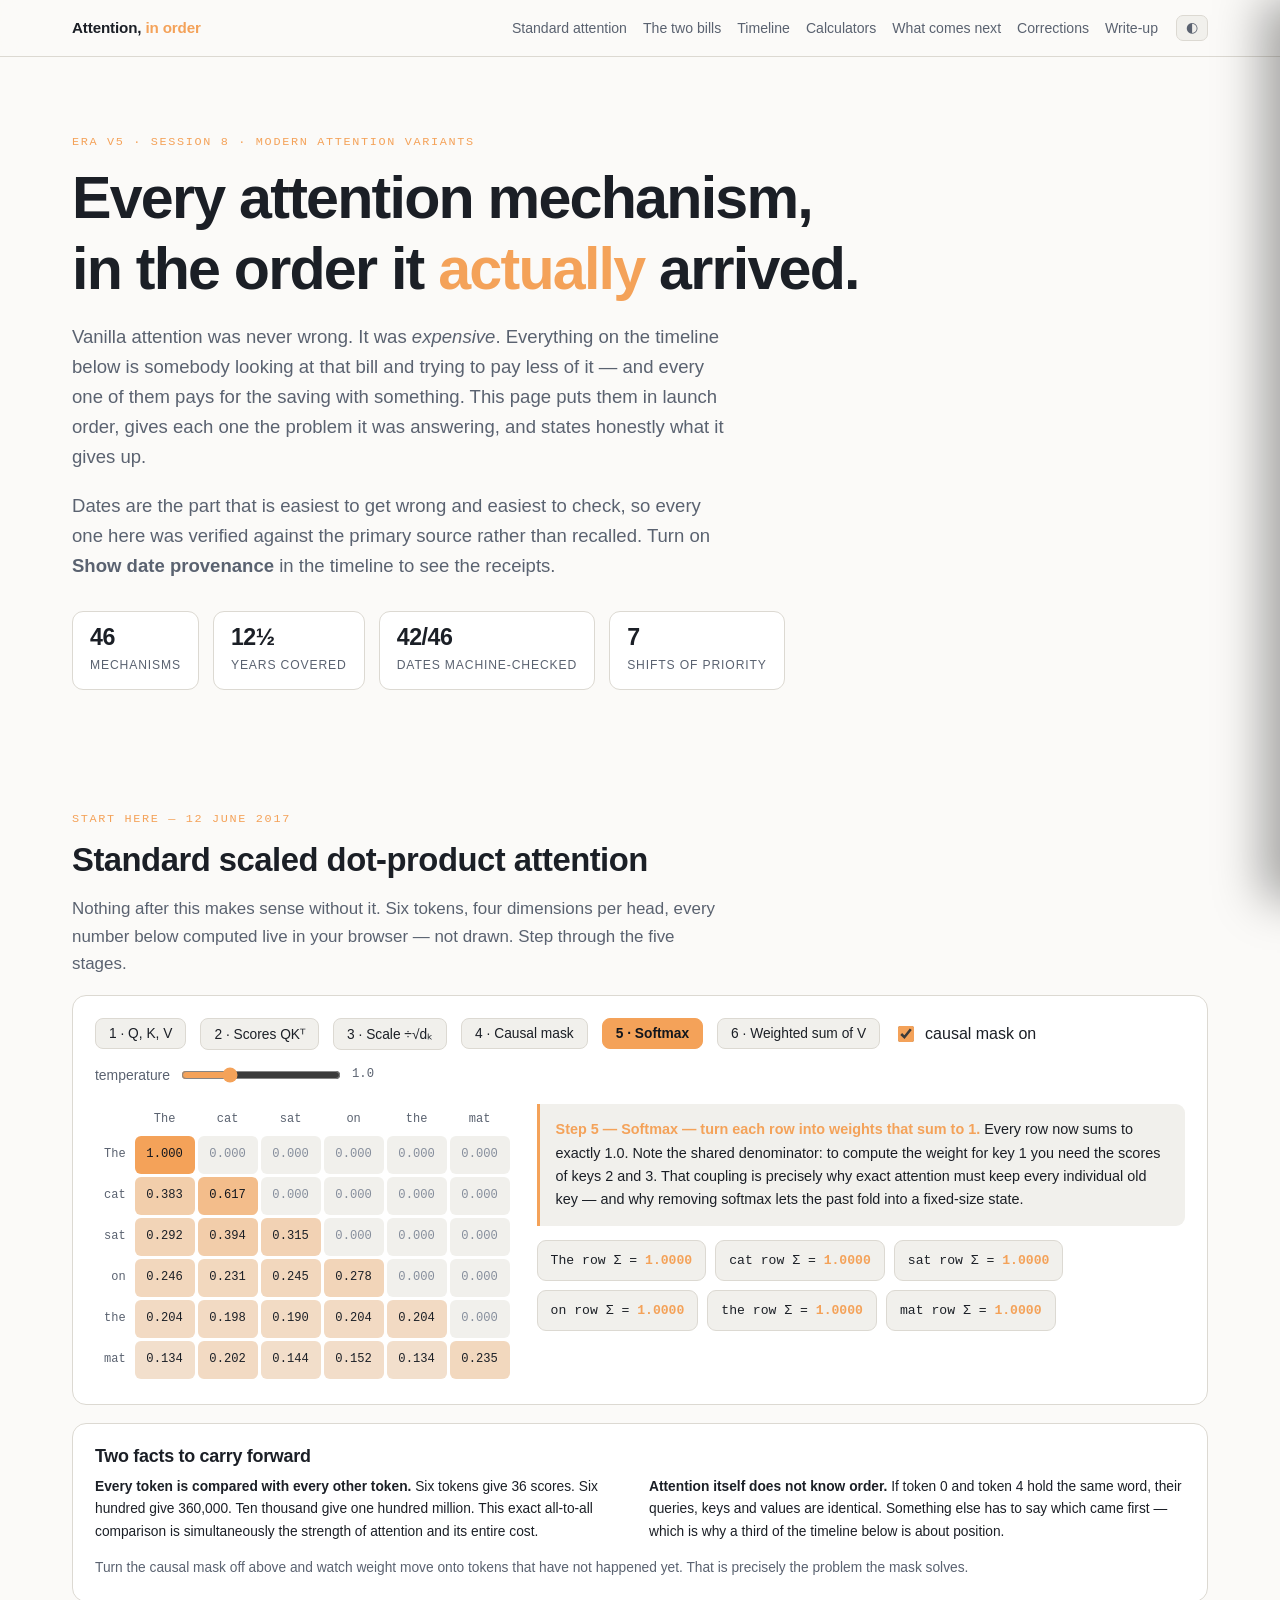
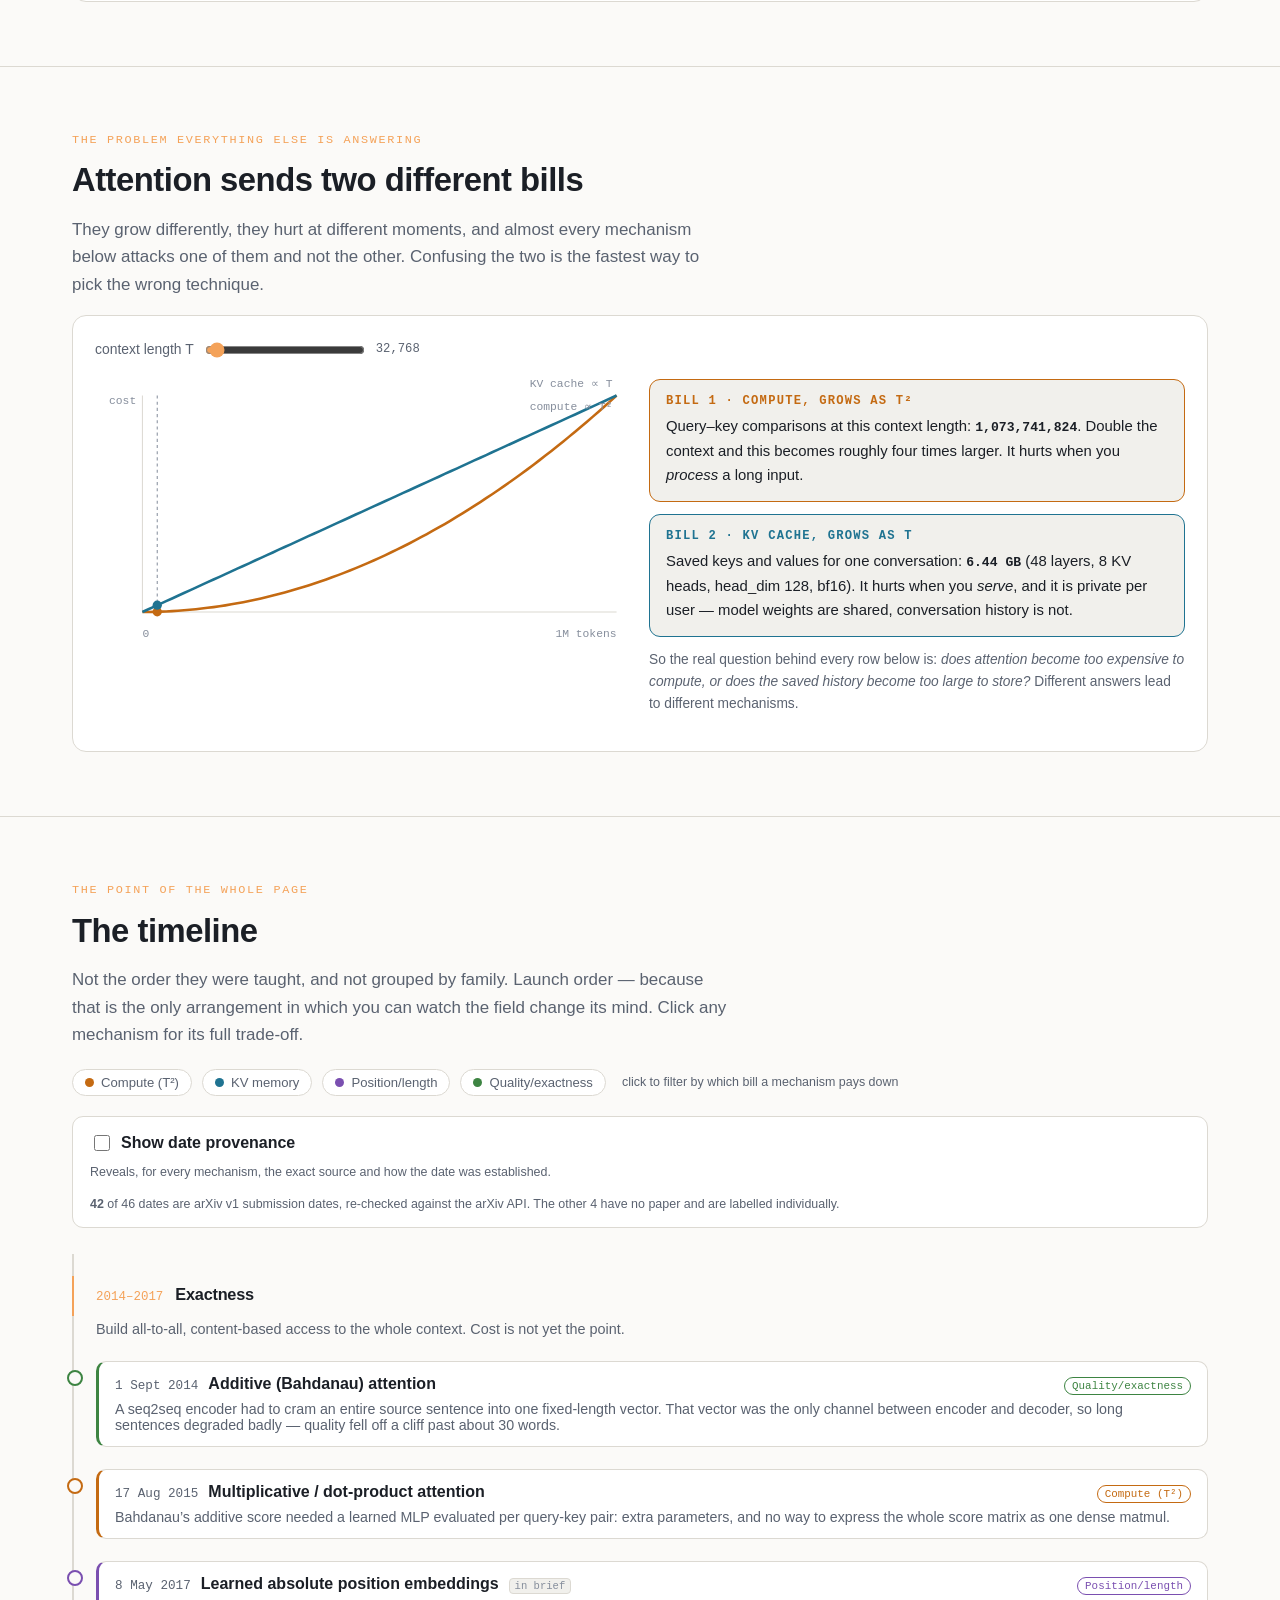
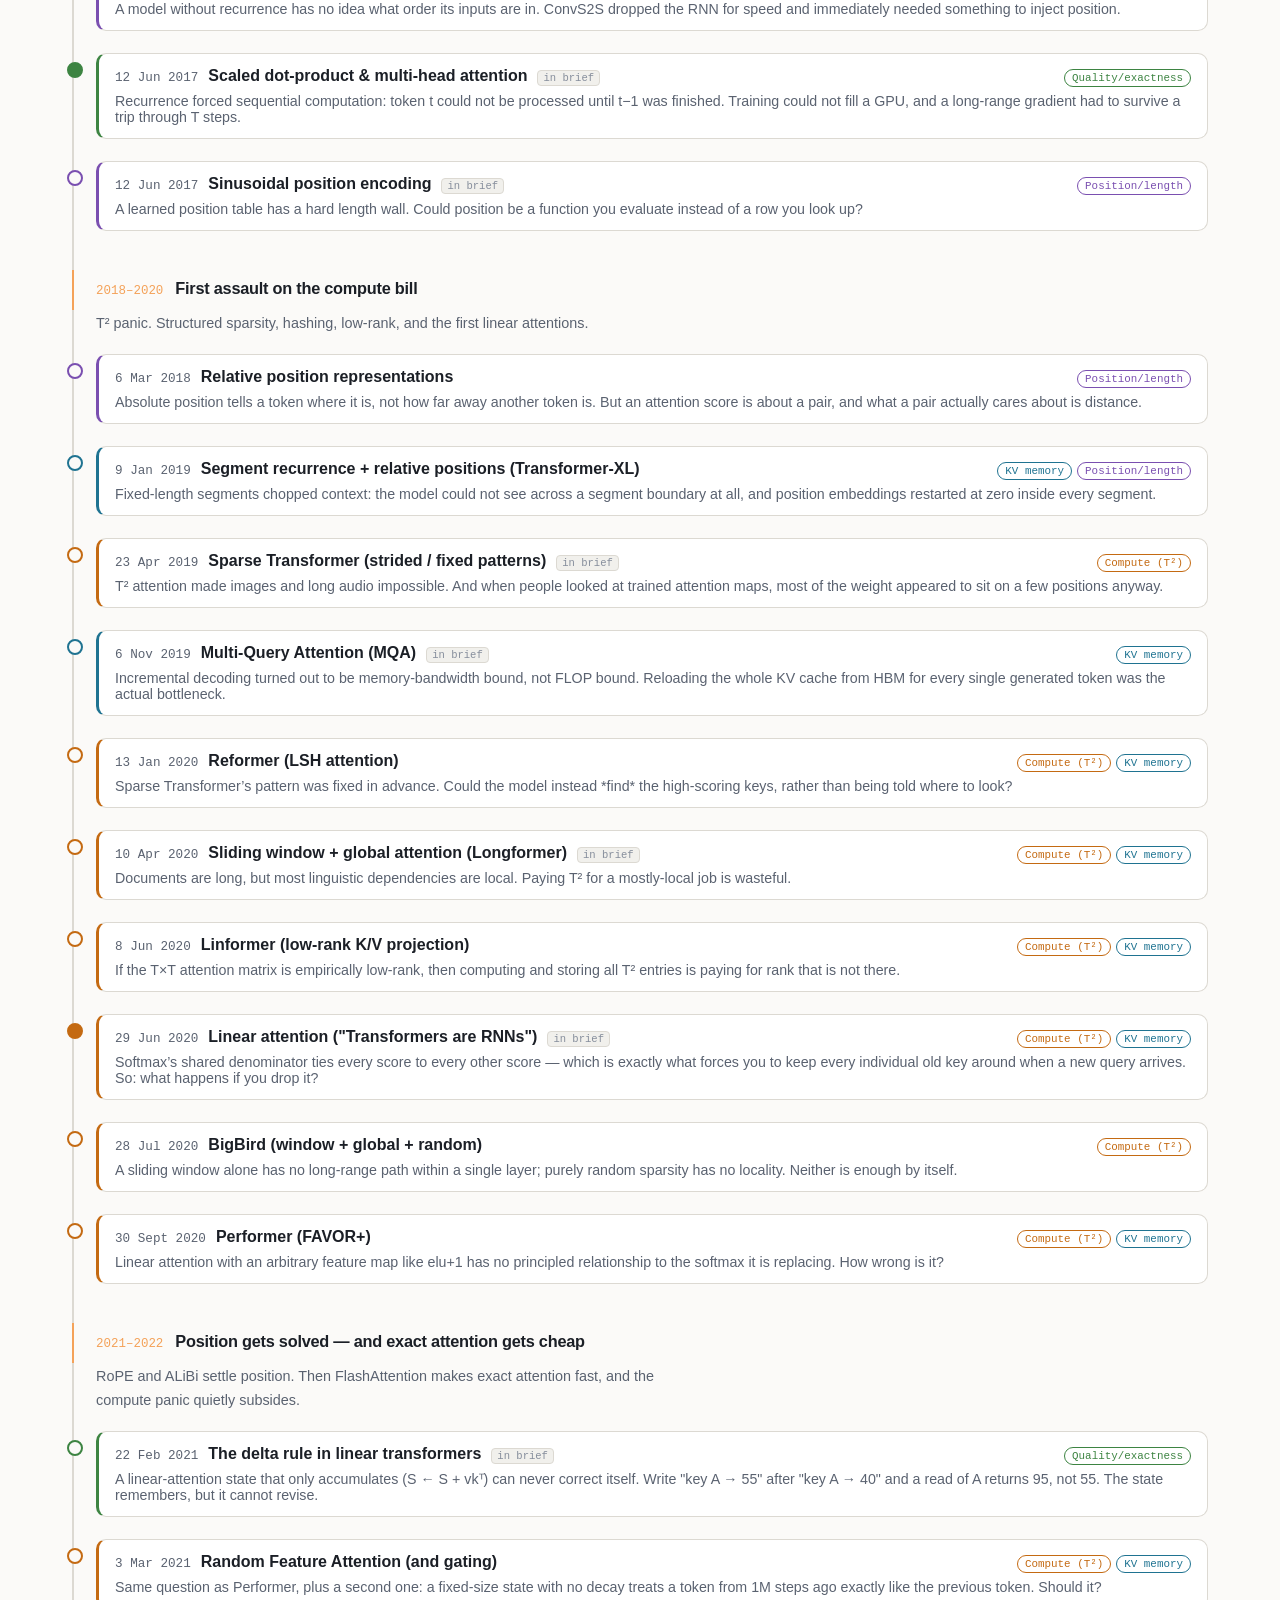
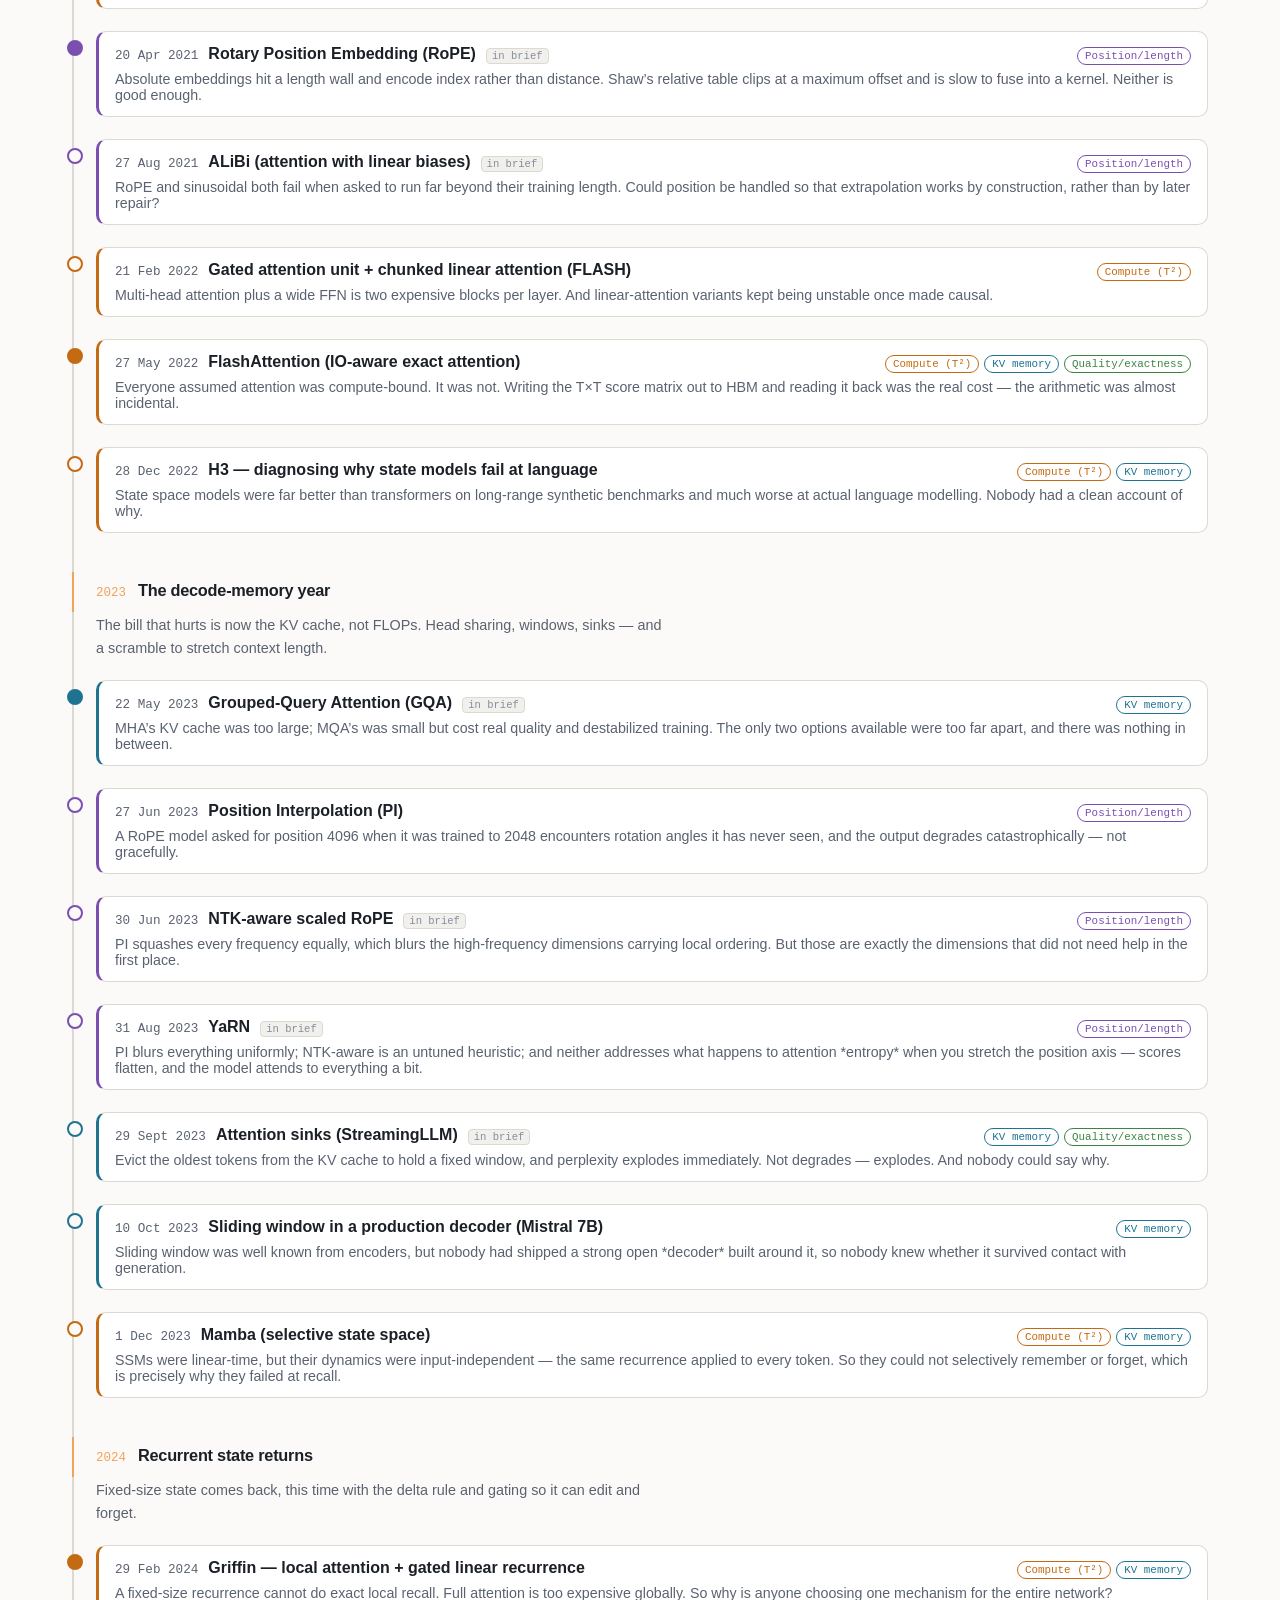
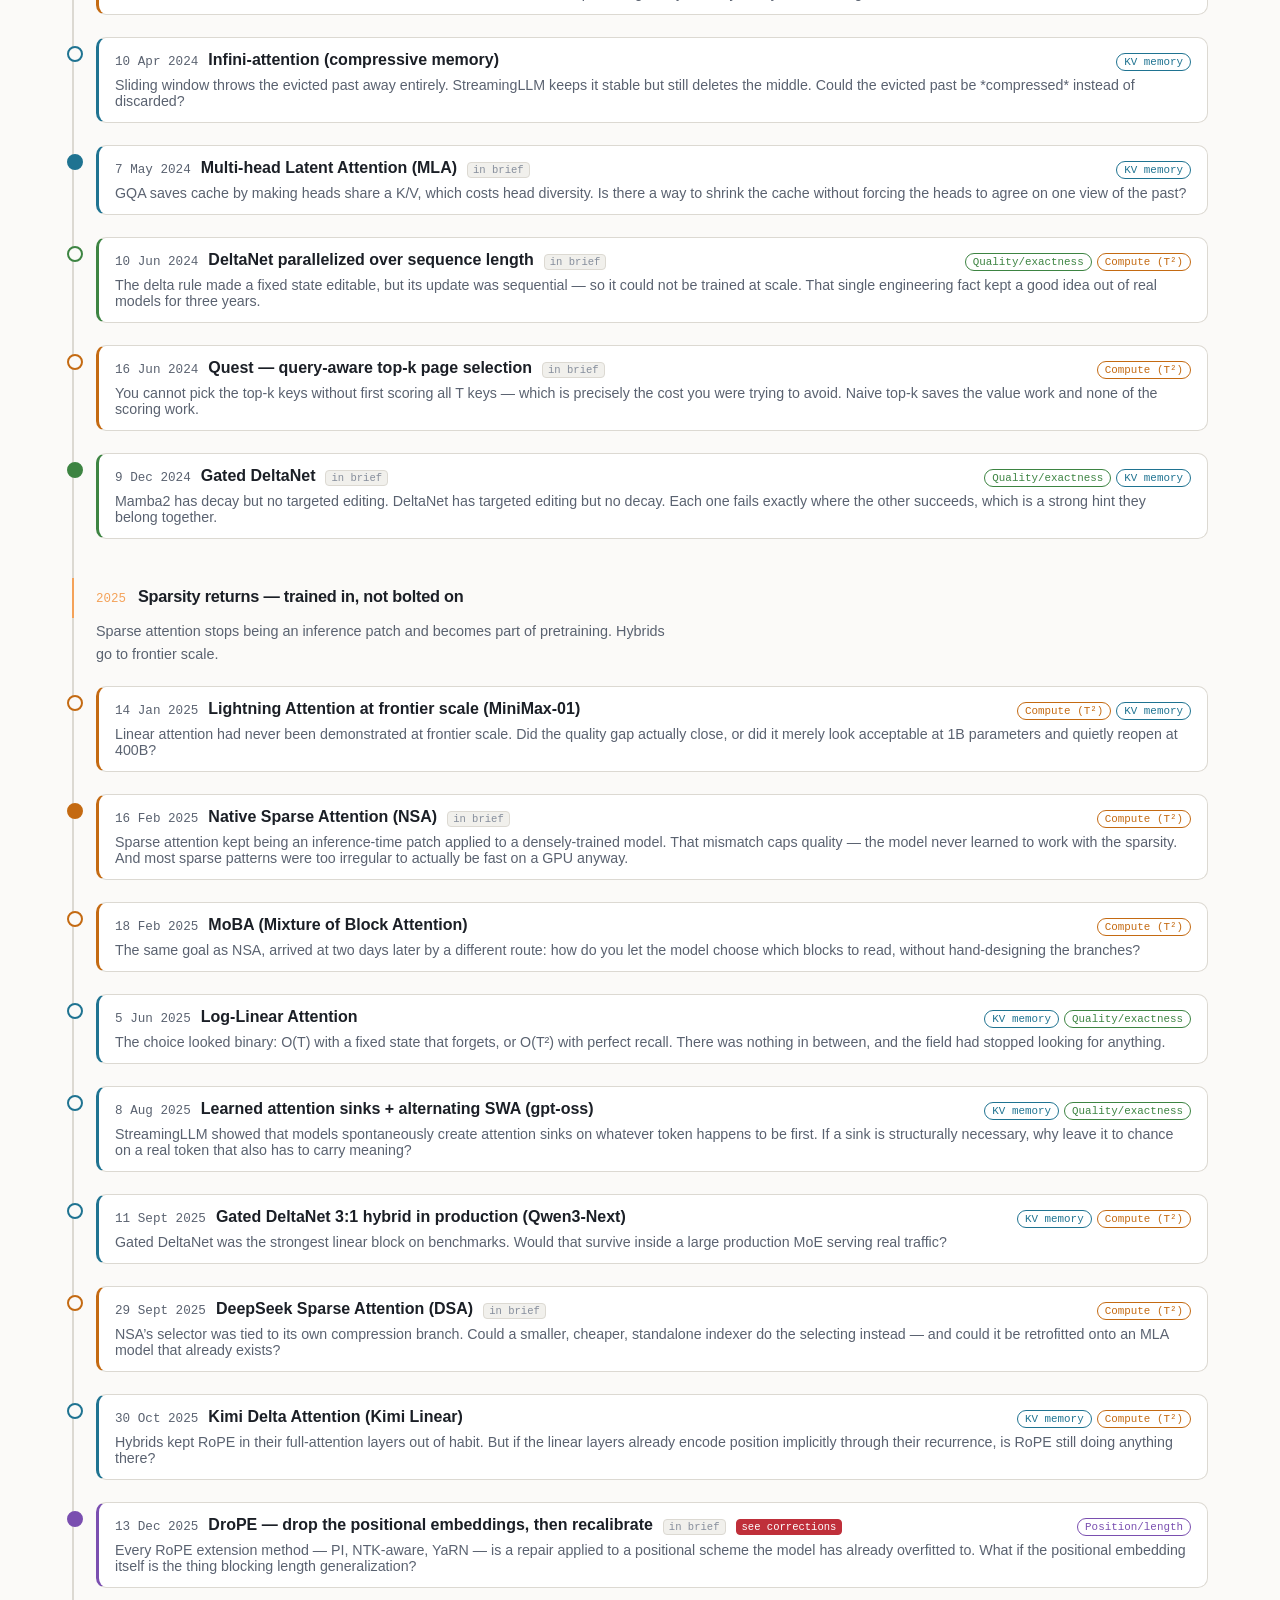
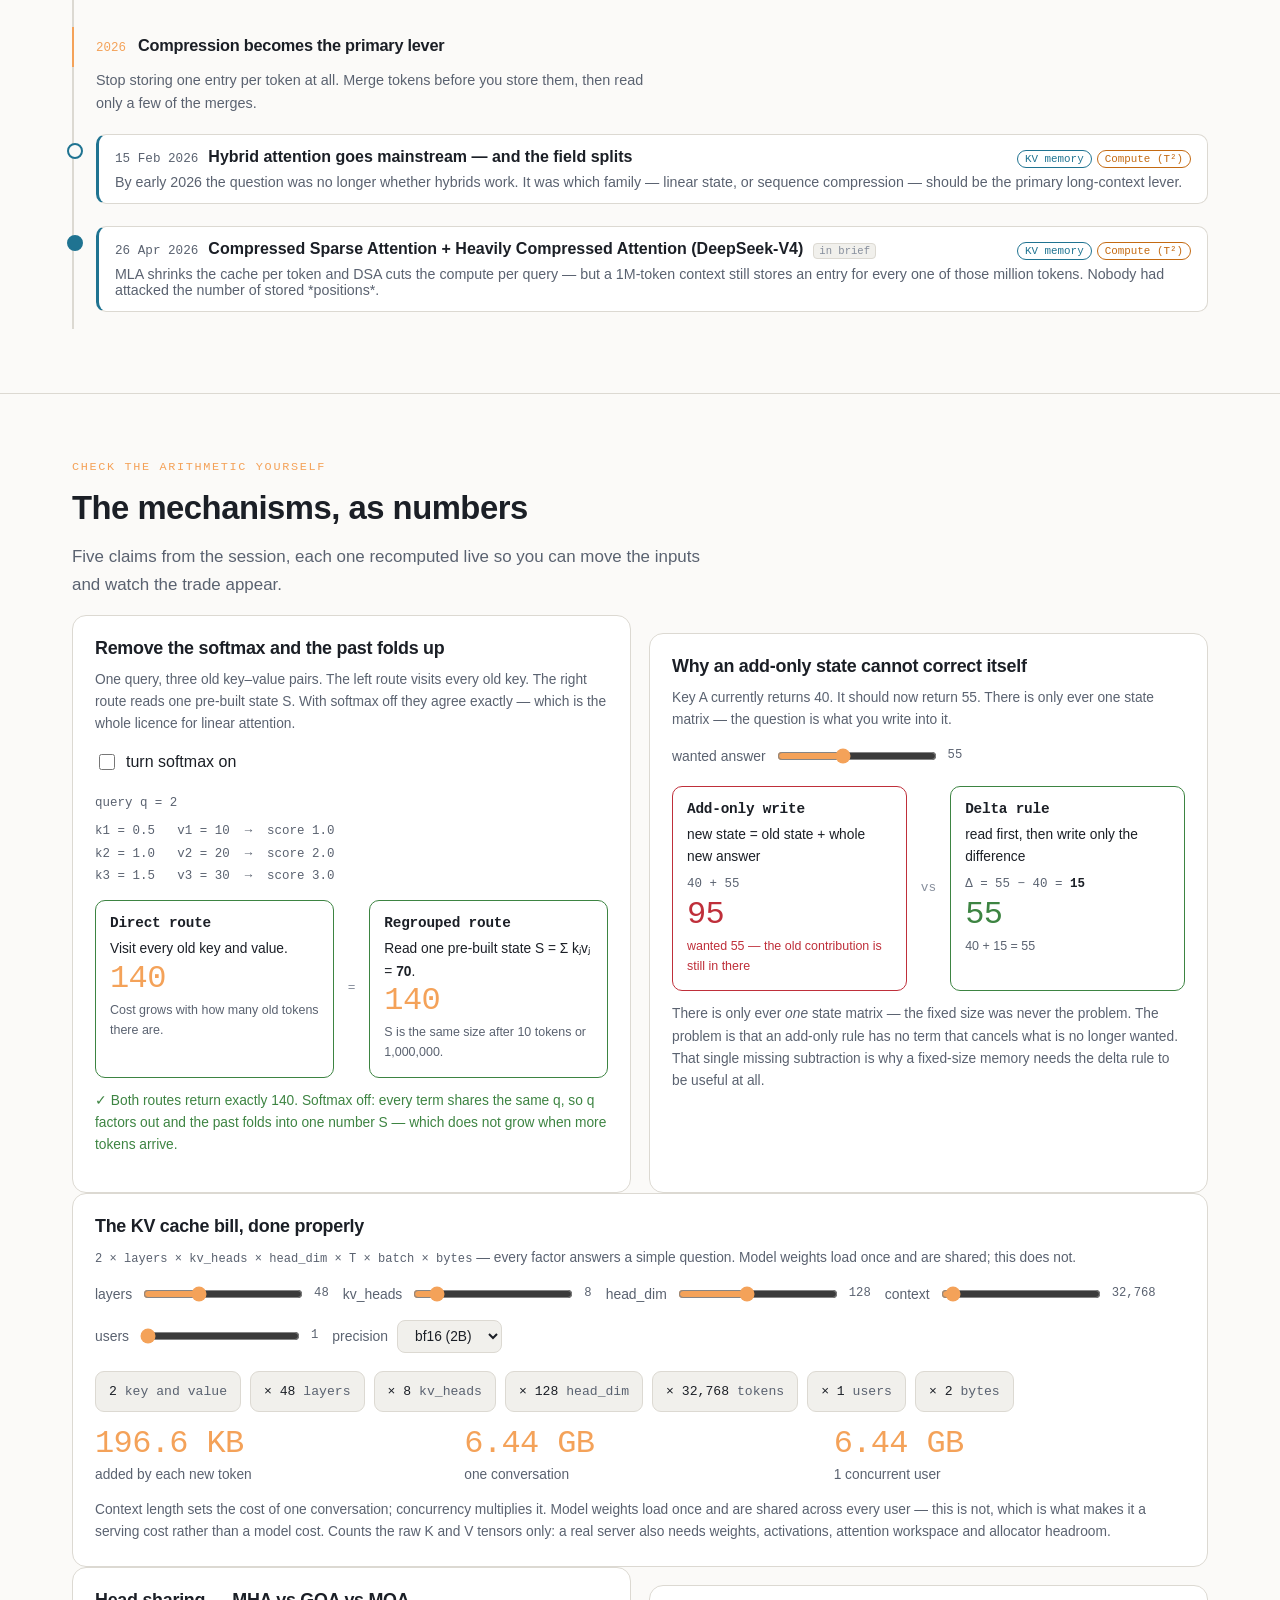
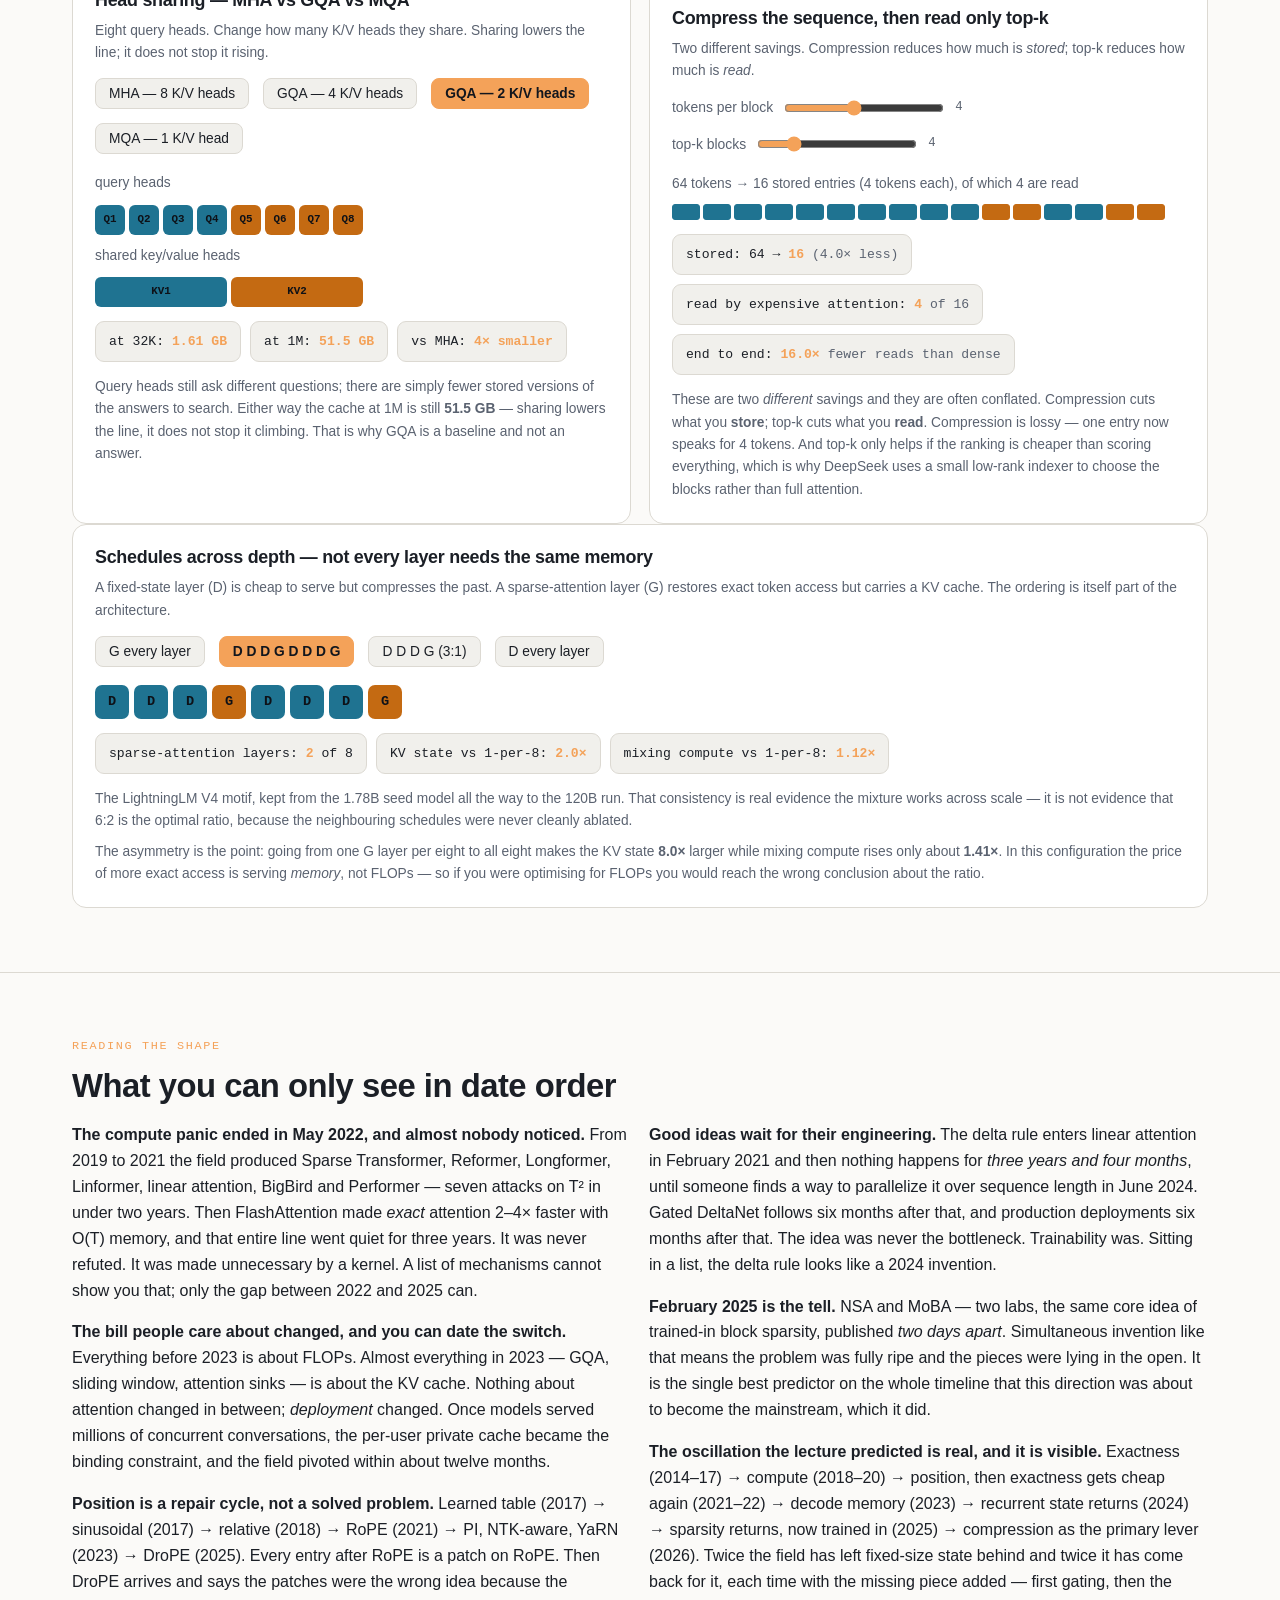
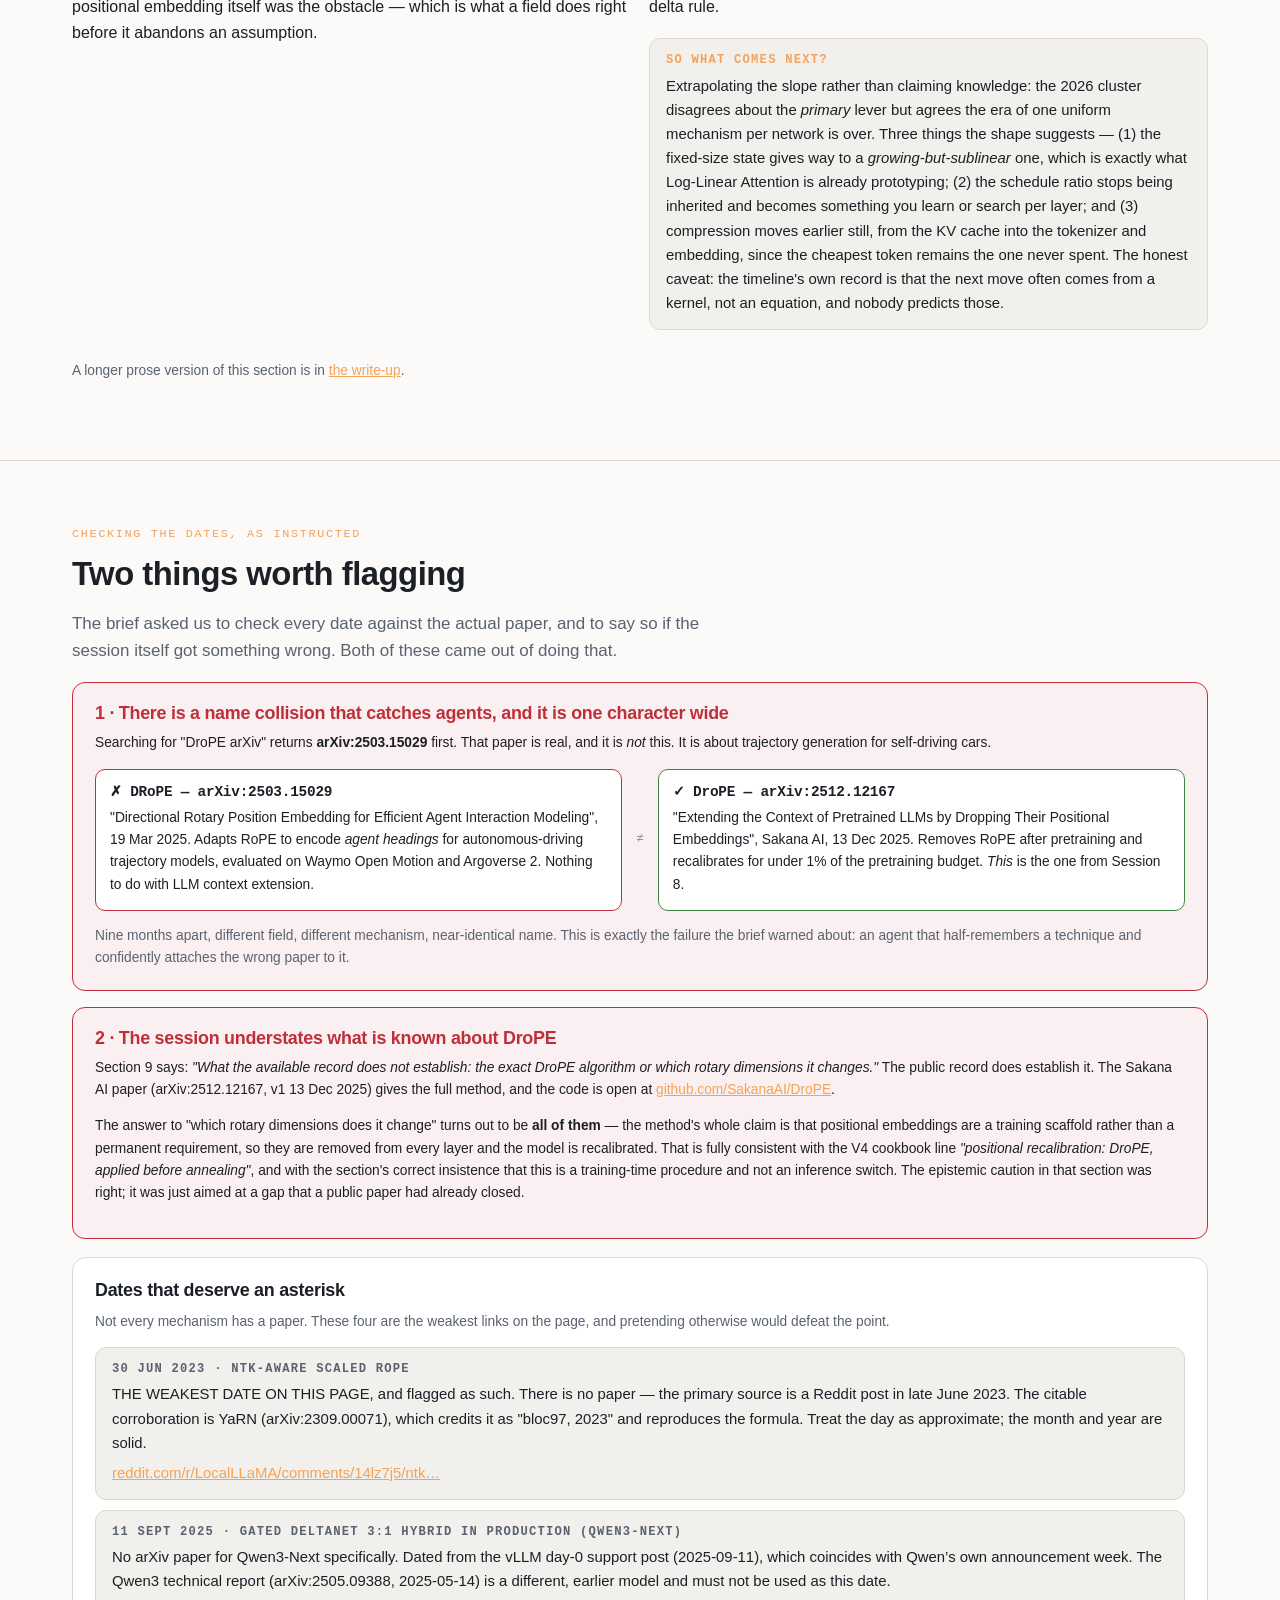
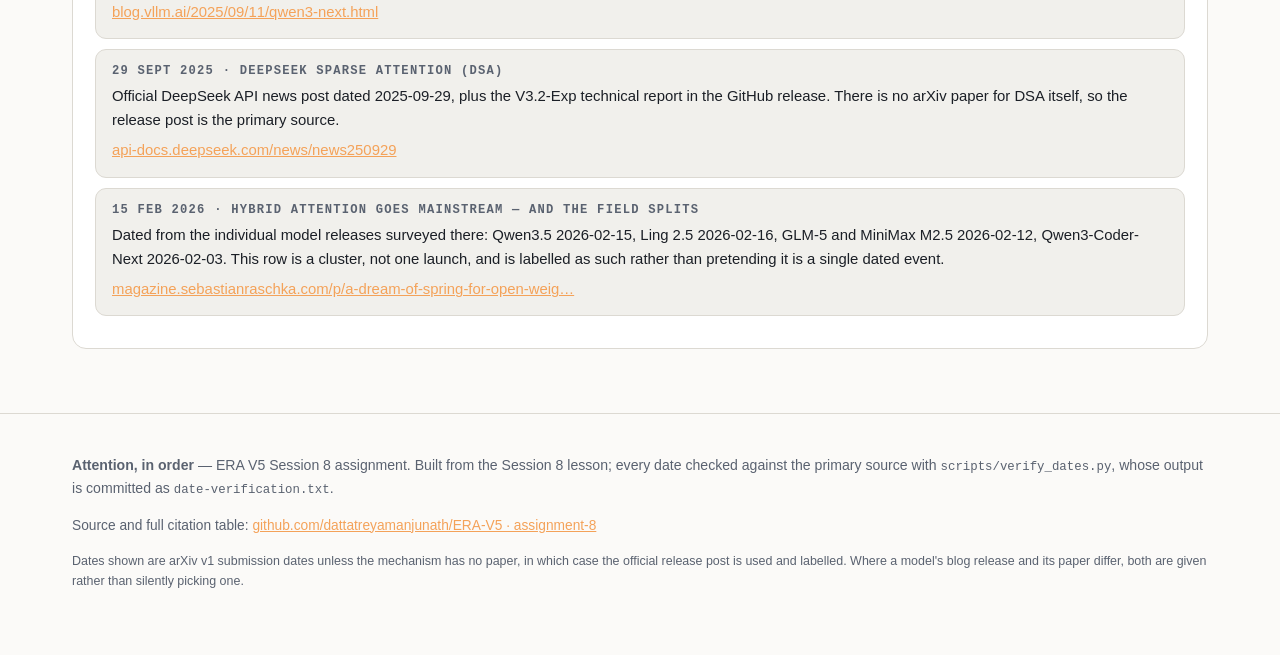
==== commit 285946b8: "Ignore local .netlify state folder Created by netlify-cli when linking assignment-8 to its site; hol" ====
--- a/assignment-8/index.html
+++ b/assignment-8/index.html
@@ -21,6 +21,7 @@
       <a href="#calculators">Calculators</a>
       <a href="#next">What comes next</a>
       <a href="#corrections">Corrections</a>
+      <a href="writeup.html">Write-up</a>
     </nav>
     <button class="themebtn" id="themebtn" type="button" title="Toggle theme">◐</button>
   </div>
@@ -325,6 +326,10 @@
         </div>
       </div>
     </div>
+    <p class="small muted" style="margin-top:18px">
+      A longer prose version of this section is in
+      <a href="writeup.html">the write-up</a>.
+    </p>
   </div>
 </section>
 
